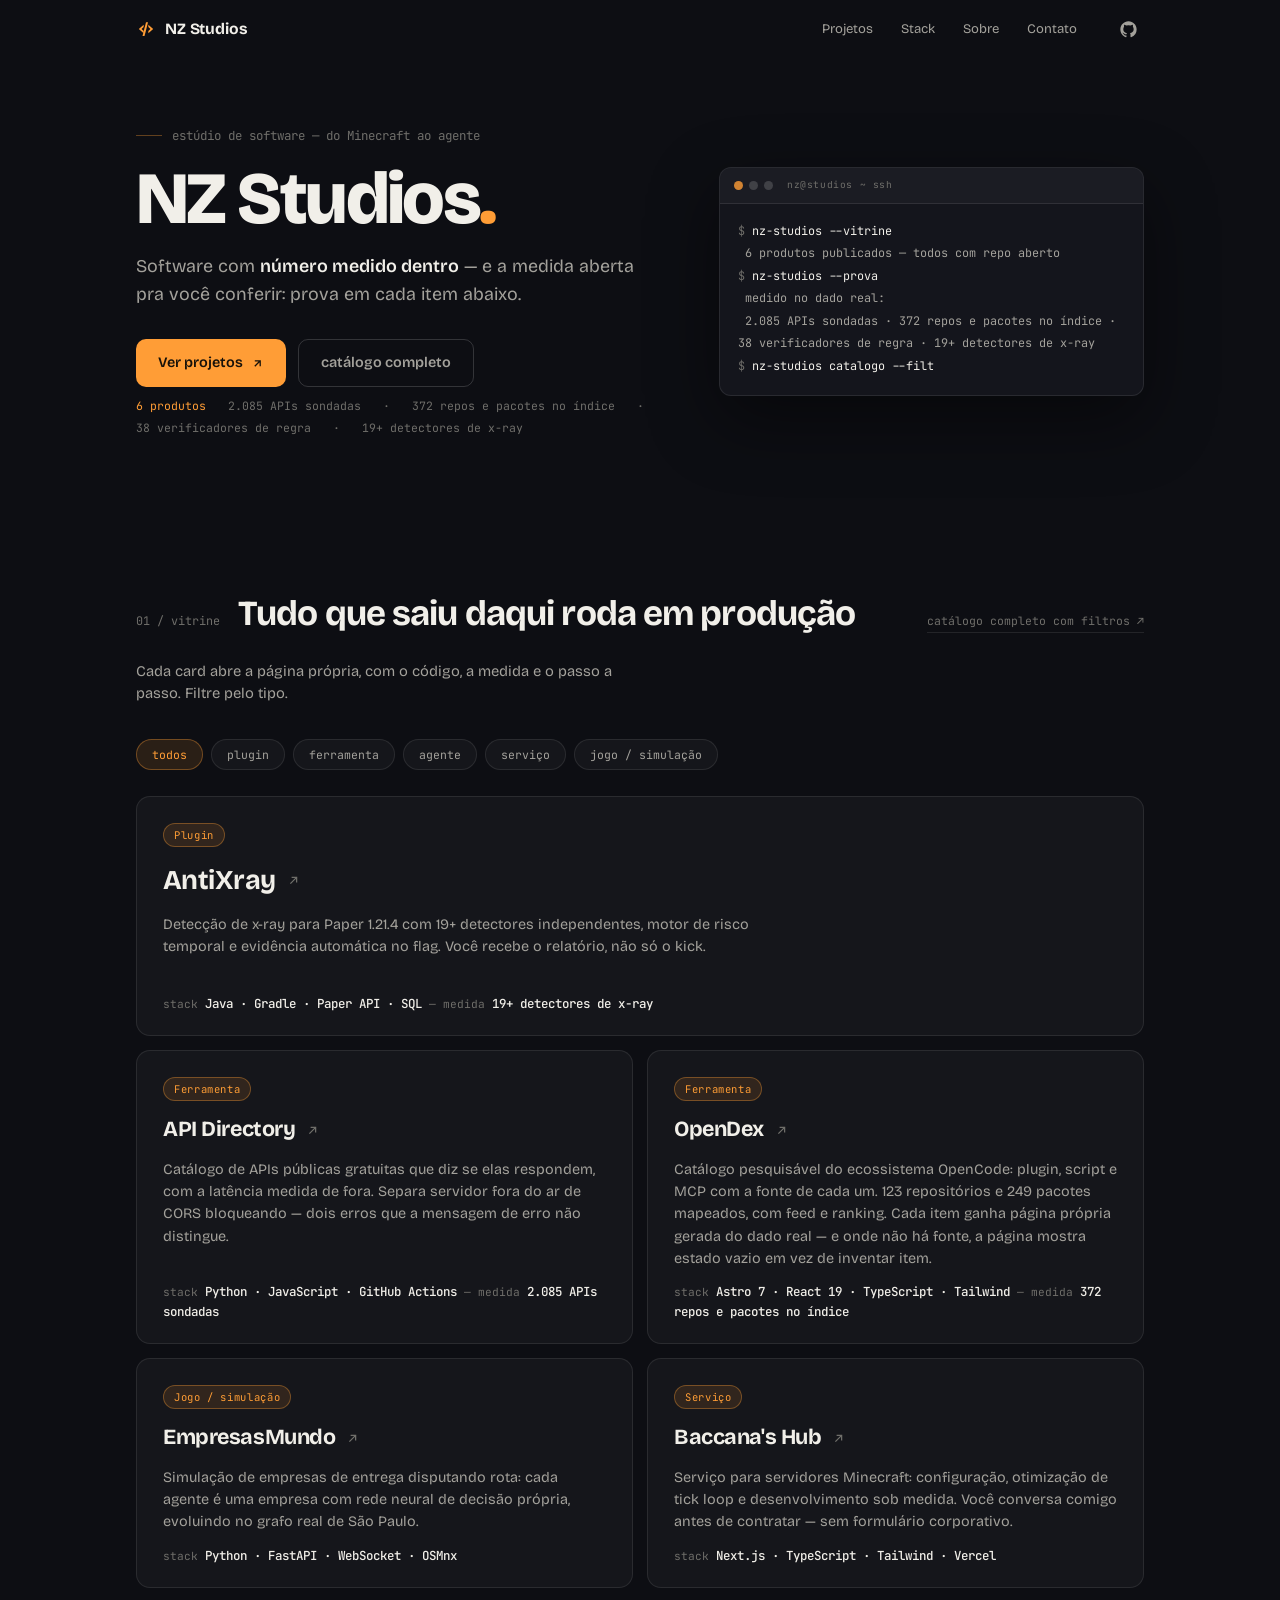
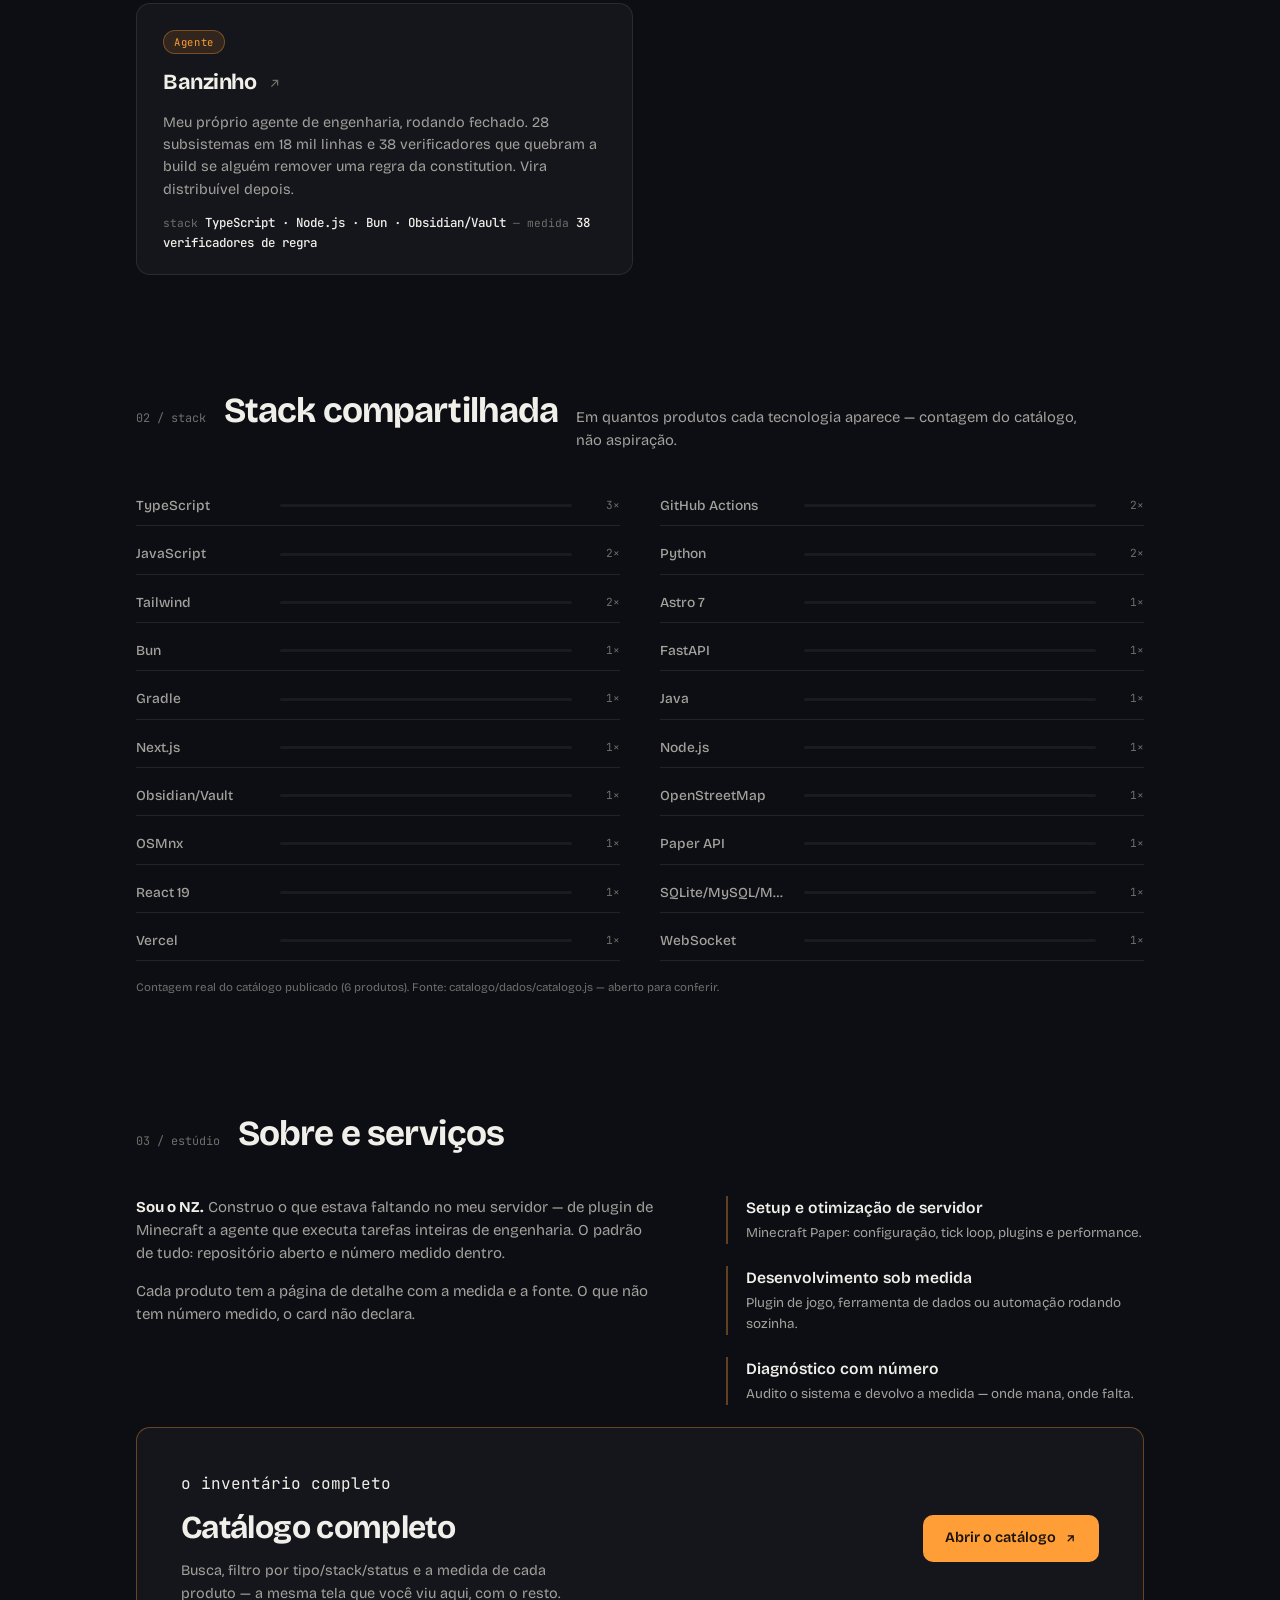
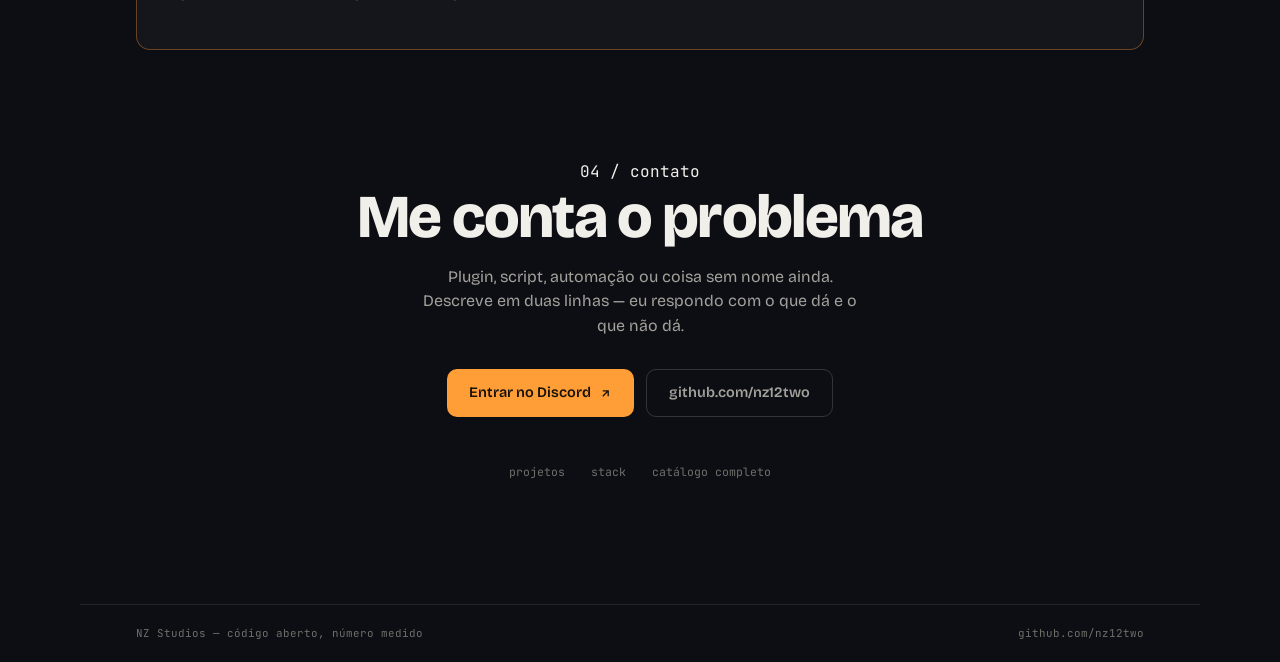
==== index.html @ f85fc491 "btn solo: fundo do acento com fallback hex (fonte invisivel sem oklch); css com ?v=3" ====
<!DOCTYPE html>
<html lang="pt-BR">
<head>
<meta charset="UTF-8">
<meta name="viewport" content="width=device-width, initial-scale=1.0">
<title>NZ Studios — software com número medido</title>
<meta name="description" content="Do plugin que vigia x-ray ao catálogo de 2.085 APIs: todo produto do NZ Studios tem código aberto, medida real e a página que outra pessoa repete. Você confere antes de instalar.">
<link rel="canonical" href="https://nz12two.github.io/portfolio/">
<!-- OG: o preview que circula em WhatsApp/Telegram. Mesma identidade, cara nova. -->
<meta property="og:type" content="website">
<meta property="og:site_name" content="NZ Studios">
<meta property="og:title" content="NZ Studios — software com número medido">
<meta property="og:description" content="Do plugin que vigia x-ray ao catálogo de 2.085 APIs. Código aberto, número medido, passo a passo repetível.">
<meta property="og:url" content="https://nz12two.github.io/portfolio/">
<meta property="og:image" content="https://nz12two.github.io/portfolio/assets/social-preview.png">
<meta property="og:image:width" content="1890">
<meta property="og:image:height" content="910">
<meta property="og:image:alt" content="NZ Studios — portfólio de software com código aberto e números medidos">
<meta name="twitter:card" content="summary_large_image">
<link rel="stylesheet" href="css/studio.css?v=3">
<link rel="icon" href="assets/brand/favicon-32.png" sizes="32x32" type="image/png">
<link rel="icon" href="assets/brand/favicon-16.png" sizes="16x16" type="image/png">
<link rel="apple-touch-icon" href="assets/brand/app-icon-512.png">
<link rel="preconnect" href="https://fonts.googleapis.com">
<link rel="preconnect" href="https://fonts.gstatic.com" crossorigin>
<link href="https://fonts.googleapis.com/css2?family=Bricolage+Grotesque:opsz,wght@12..96,300;12..96,400;12..96,500;12..96,600;12..96,700;12..96,800&family=JetBrains+Mono:wght@400;500&display=swap" rel="stylesheet">
</head>
<body>

<div class="progress" aria-hidden="true"><i id="progressFill"></i></div>

<header class="bar" id="bar">
  <div class="bar__in">
    <a href="#" class="brand" aria-label="NZ Studios — topo">
      <!-- mesmo marca do site antigo: continuidade de identidade -->
      <svg viewBox="0 0 512 512" aria-hidden="true"><g fill="currentColor"><polygon points="72,256 196,150 196,206 142,256 196,306 196,362"/><polygon points="440,256 316,150 316,206 370,256 316,306 316,362"/><polygon points="256,80 308,80 218,432 166,432"/></g></svg>
      NZ Studios
    </a>
    <nav>
      <a href="#projetos">Projetos</a>
      <a href="#stack">Stack</a>
      <a href="#sobre">Sobre</a>
      <a href="#contato">Contato</a>
    </nav>
    <a class="gh" href="https://github.com/nz12two" target="_blank" rel="noopener" aria-label="GitHub de nz12two">
      <svg width="17" height="17" viewBox="0 0 24 24" fill="currentColor" aria-hidden="true"><path d="M12 .5C5.65.5.5 5.65.5 12c0 5.08 3.29 9.39 7.86 10.91.58.11.79-.25.79-.56v-2c-3.2.7-3.87-1.54-3.87-1.54-.52-1.33-1.28-1.68-1.28-1.68-1.04-.71.08-.7.08-.7 1.15.08 1.76 1.18 1.76 1.18 1.03 1.75 2.69 1.25 3.34.95.1-.74.4-1.25.72-1.54-2.55-.29-5.23-1.28-5.23-5.68 0-1.26.45-2.28 1.18-3.09-.12-.29-.51-1.46.11-3.05 0 0 .96-.31 3.15 1.18a10.9 10.9 0 0 1 5.74 0c2.19-1.49 3.15-1.18 3.15-1.18.62 1.59.23 2.76.11 3.05.74.81 1.18 1.83 1.18 3.09 0 4.41-2.69 5.38-5.25 5.66.41.36.77 1.05.77 2.13v3.16c0 .31.21.68.8.56A11.52 11.52 0 0 0 23.5 12C23.5 5.65 18.35.5 12 .5Z"/></svg>
    </a>
  </div>
</header>

<main>
<section class="hero" id="hero">
  <div class="hero__txt">
    <p class="hero__ov ae mono"><i></i> estúdio de software — do Minecraft ao agente</p>
    <h1 class="ae">NZ Studios<span class="ponto">.</span></h1>
    <p class="hero__sub ae">Software com <b>número medido dentro</b> — e a medida aberta pra você conferir: prova em cada item abaixo.</p>
    <div class="hero__cta ae">
      <a class="btn btn--solo" href="#projetos">Ver projetos
        <svg width="13" height="13" viewBox="0 0 24 24" fill="none" stroke="currentColor" stroke-width="2.4" aria-hidden="true"><path d="M7 7h10v10M7 17 17 7"/></svg>
      </a>
      <a class="btn btn--fantasma" href="catalogo/index.html">catálogo completo</a>
    </div>
    <p class="prova-linha ae" id="provaLinha"></p>
  </div>
  <div class="term" id="term" aria-hidden="true">
    <div class="term__hd"><i></i><i></i><i></i><span class="mono">nz@studios ~ ssh</span></div>
    <div class="term__body" id="termBody"></div>
  </div>
</section>

<section class="sec" id="projetos">
  <div class="sec__top rv">
    <span class="n mono">01 / vitrine</span>
    <h2>Tudo que saiu daqui roda em produção</h2>
    <a class="mais" href="catalogo/index.html">catálogo completo com filtros ↗</a>
    <p>Cada card abre a página própria, com o código, a medida e o passo a passo. Filtre pelo tipo.</p>
  </div>
  <nav class="filtros rv" id="filtros" aria-label="Filtrar por tipo"></nav>
  <div class="grid-proj" id="grid">
    <p class="vazio">Carregando o catálogo… se ficar vazio, a fonte é <span class="mono">catalogo/dados/catalogo.js</span>.</p>
  </div>
</section>

<section class="sec" id="stack">
  <div class="sec__top rv">
    <span class="n mono">02 / stack</span>
    <h2>Stack compartilhada</h2>
    <p>Em quantos produtos cada tecnologia aparece — contagem do catálogo, não aspiração.</p>
  </div>
  <div class="stack rv" id="stackLista"></div>
</section>

<section class="sec" id="sobre">
  <div class="sec__top rv">
    <span class="n mono">03 / estúdio</span>
    <h2>Sobre e serviços</h2>
  </div>
  <div class="duo rv">
    <div>
      <p><b>Sou o NZ.</b> Construo o que estava faltando no meu servidor — de plugin de Minecraft a agente que executa tarefas inteiras de engenharia. O padrão de tudo: repositório aberto e número medido dentro.</p>
      <p>Cada produto tem a página de detalhe com a medida e a fonte. O que não tem número medido, o card não declara.</p>
    </div>
    <div>
      <div class="svc"><h4>Setup e otimização de servidor</h4><p>Minecraft Paper: configuração, tick loop, plugins e performance.</p></div>
      <div class="svc"><h4>Desenvolvimento sob medida</h4><p>Plugin de jogo, ferramenta de dados ou automação rodando sozinha.</p></div>
      <div class="svc"><h4>Diagnóstico com número</h4><p>Audito o sistema e devolvo a medida — onde mana, onde falta.</p></div>
    </div>
  </div>
</section>

<section class="sec" id="catalogo" style="padding-top:0">
  <div class="band rv">
    <div>
      <span class="n mono">o inventário completo</span>
      <h2>Catálogo completo</h2>
      <p>Busca, filtro por tipo/stack/status e a medida de cada produto — a mesma tela que você viu aqui, com o resto.</p>
    </div>
    <div class="band__cta">
      <a class="btn btn--solo" href="catalogo/index.html">Abrir o catálogo
        <svg width="13" height="13" viewBox="0 0 24 24" fill="none" stroke="currentColor" stroke-width="2.4" aria-hidden="true"><path d="M7 7h10v10M7 17 17 7"/></svg>
      </a>
    </div>
  </div>
</section>

<section class="sec final" id="contato">
  <div class="rv">
    <span class="n mono">04 / contato</span>
    <h2>Me conta o problema</h2>
    <p>Plugin, script, automação ou coisa sem nome ainda. Descreve em duas linhas — eu respondo com o que dá e o que não dá.</p>
    <div class="hero__cta">
      <!-- convite real do servidor NZ Studios, herdado da home antiga -->
      <a class="btn btn--solo" href="https://discord.gg/FwPq3hSmr" target="_blank" rel="noopener">Entrar no Discord
        <svg width="13" height="13" viewBox="0 0 24 24" fill="none" stroke="currentColor" stroke-width="2.4" aria-hidden="true"><path d="M7 7h10v10M7 17 17 7"/></svg>
      </a>
      <a class="btn btn--fantasma" href="https://github.com/nz12two" target="_blank" rel="noopener">github.com/nz12two</a>
    </div>
    <div class="links">
      <a href="#projetos">projetos</a>
      <a href="#stack">stack</a>
      <a href="catalogo/index.html">catálogo completo</a>
    </div>
  </div>
</section>
</main>

<footer>
  <span class="mono">NZ Studios — código aberto, número medido</span>
  <a class="mono" href="https://github.com/nz12two" target="_blank" rel="noopener">github.com/nz12two</a>
</footer>

<!-- O catálogo entra antes do script que o lê -->
<script src="catalogo/dados/catalogo.js" defer></script>
<script src="js/studio.js?v=3" defer></script>
</body>
</html>
---- css/studio.css ----
/* NZ Studios — stylesheet. Reforma do portfolio: one-page curto, vítrine
   lendo catalogo/dados/catalogo.js direto. O site antigo continua em
   catalogo/<slug>.html — os cartões da vitrine ligam neles. */

:root {
  color-scheme: dark;
  --bg: #0d0e13;
  --bg-2: #14151c;
  --panel: rgba(255,255,255,.035);
  --panel-2: rgba(255,255,255,.055);
  --line: rgba(255,255,255,.09);
  --line-hi: rgba(255,255,255,.16);
  --tx: #f1efe9;
  --tx-2: #a3a19b;
  --tx-3: #6f6e6a;
  /* acento herdado do site antigo — hex primeiro (fallback), oklch por cima
     (declaração que o navegador não entende é descartada: sem oklch, fica o hex) */
  --acc: #ff9d36;
  --acc-soft: rgba(255, 157, 54, 0.12);
  --acc-line: rgba(255, 157, 54, 0.35);
  --acc: oklch(0.78 0.16 62);
  --acc-soft: oklch(0.78 0.16 62 / 0.12);
  --acc-line: oklch(0.78 0.16 62 / 0.35);
  --r: 14px;
  --ease: cubic-bezier(0.4, 0, 0.2, 1);
  --gut: clamp(20px, 4.5vw, 56px);
}
* { margin: 0; padding: 0; box-sizing: border-box; }
html { scroll-behavior: smooth; }
body {
  background: var(--bg);
  color: var(--tx);
  font-family: "Bricolage Grotesque", system-ui, sans-serif;
  font-weight: 400;
  line-height: 1.55;
  overflow-x: hidden;
}
::selection { background: var(--acc-line); }
a { color: inherit; text-decoration: none; }
.mono { font-family: "JetBrains Mono", monospace; }

/* barra de progresso de leitura — a única coisa que se move com o scroll */
.progress { position: fixed; top: 0; left: 0; right: 0; height: 2px; z-index: 60; background: transparent; }
.progress i { display: block; height: 100%; width: 100%; background: var(--acc); transform: scaleX(0); transform-origin: left; }

/* badge de versão — some quando o site sobe de vez */
.beta {
  position: fixed; bottom: 14px; right: 14px; z-index: 50;
  font-size: 0.62rem; letter-spacing: 0.05em; color: var(--tx-3);
  border: 1px solid var(--line); border-radius: 999px;
  padding: 5px 11px; background: rgba(13,14,19,.8); backdrop-filter: blur(8px);
}

/* ===== barra de topo ===== */
.bar {
  position: fixed; top: 0; left: 0; right: 0; z-index: 40;
  border-bottom: 1px solid transparent;
  transition: background .4s var(--ease), border-color .4s var(--ease);
}
.bar.compacta { background: rgba(13,14,19,.75); backdrop-filter: blur(14px); border-color: var(--line); }
.bar__in {
  max-width: 1120px; margin: 0 auto; padding: 0 var(--gut);
  height: 58px; display: flex; align-items: center; gap: 24px;
}
.brand { display: flex; align-items: center; gap: 9px; font-weight: 700; font-size: 0.98rem; letter-spacing: -0.01em; }
.brand svg { width: 20px; height: 20px; color: var(--acc); }
.bar nav { margin-left: auto; display: flex; gap: 4px; }
.bar nav a {
  font-size: 0.82rem; color: var(--tx-2); padding: 7px 12px; border-radius: 8px;
  transition: color .2s, background .2s;
}
.bar nav a:hover { color: var(--tx); background: var(--panel-2); }
.bar .gh { color: var(--tx-2); display: flex; align-items: center; padding: 7px; border-radius: 8px; }
.bar .gh:hover { color: var(--tx); background: var(--panel-2); }

/* ===== hero ===== */
.hero {
  max-width: 1120px; margin: 0 auto;
  padding: clamp(96px, 14vh, 140px) var(--gut) 40px;
  display: grid; grid-template-columns: 1.1fr 0.9fr;
  gap: clamp(28px, 5vw, 64px); align-items: center;
}
.hero__ov { font-size: 0.78rem; color: var(--tx-3); margin-bottom: 18px; display: flex; align-items: center; gap: 10px; }
.hero__ov i { display: inline-block; width: 26px; height: 1px; background: var(--acc-line); }
.hero h1 {
  font-size: clamp(2.6rem, 7.2vw, 4.6rem);
  font-weight: 800; letter-spacing: -0.035em; line-height: 0.98;
}
.hero h1 .ponto { color: var(--acc); }
.hero__sub { margin-top: 18px; max-width: 560px; font-size: clamp(0.98rem, 1.5vw, 1.12rem); color: var(--tx-2); }
.hero__sub b { color: var(--tx); font-weight: 600; }
.hero__cta { margin-top: 30px; display: flex; gap: 12px; flex-wrap: wrap; }

/* terminal do hero — o momento de load é o terminal digitando */
.term {
  background: var(--bg-2); border: 1px solid var(--line); border-radius: 12px;
  overflow: hidden; max-width: 470px; width: 100%; justify-self: end;
  font-family: "JetBrains Mono", monospace; font-size: 0.74rem;
  box-shadow: 0 24px 70px rgba(0,0,0,.45);
}
.term__hd {
  display: flex; gap: 6px; padding: 10px 14px; align-items: center;
  border-bottom: 1px solid var(--line); background: rgba(255,255,255,.03);
}
.term__hd i { width: 9px; height: 9px; border-radius: 50%; background: var(--line-hi); }
.term__hd i:first-child { background: var(--acc); opacity: .8; }
.term__hd span { margin-left: 8px; font-size: 0.6rem; color: var(--tx-3); letter-spacing: 0.06em; }
.term__body { padding: 16px 18px 18px; line-height: 1.9; white-space: pre-wrap; }
.term .cm { color: var(--tx); }
.term .cm::before { content: "$ "; color: var(--tx-3); }
.term .out { color: var(--tx-2); }
.term .hl { color: var(--acc); }
.term .caret::after { content: "▌"; color: var(--acc); animation: pisca 1.05s steps(1) infinite; }
@keyframes pisca { 50% { opacity: 0; } }
@media (prefers-reduced-motion: reduce) { .term .caret::after { animation: none; } }

/* linha única de provas */
.prova-linha {
  grid-column: 1; margin-top: 10px; display: flex; gap: 4px 22px; flex-wrap: wrap;
  font-family: "JetBrains Mono", monospace; font-size: 0.72rem; color: var(--tx-3);
}
.prova-linha b { color: var(--tx); font-weight: 500; font-variant-numeric: tabular-nums; }
.prova-linha i { font-style: normal; color: var(--tx-3); }
.prova-linha em { font-style: normal; color: var(--acc); }

/* ===== seções ===== */
.btn {
  display: inline-flex; align-items: center; gap: 8px;
  font-size: 0.9rem; font-weight: 600; padding: 12px 22px; border-radius: 10px;
  transition: transform .25s var(--ease), background .25s, border-color .25s;
}
.btn:active { transform: translateY(1px) scale(0.99); }
.btn--solo { background: var(--acc); color: #17120a; }
.btn--solo:hover { transform: translateY(-2px); background: #ffaa46; }
.btn--fantasma { border: 1px solid var(--line-hi); color: var(--tx-2); }
.btn--fantasma:hover { border-color: var(--acc-line); color: var(--tx); transform: translateY(-2px); }
/* montagem do hero: um momento orquestrado no load */
.ae { opacity: 0; transform: translateY(18px); }
.aberto .ae { animation: sobe .55s var(--ease) forwards; }
.aberto .hero__ov { animation-delay: .05s; }
.aberto h1 { animation-delay: .12s; }
.aberto .hero__sub { animation-delay: .24s; }
.aberto .hero__cta { animation-delay: .34s; }
.aberto .prova-linha { animation-delay: .44s; }
.aberto .term { animation: sobe .6s var(--ease) .3s backwards; }
@keyframes sobe { to { opacity: 1; transform: none; } }

/* ===== seções ===== */
.sec { max-width: 1120px; margin: 0 auto; padding: clamp(64px, 10vw, 110px) var(--gut) 0; }
.sec__top { display: flex; align-items: baseline; gap: 18px; margin-bottom: 34px; flex-wrap: wrap; }
.sec__top h2 { font-size: clamp(1.5rem, 3.4vw, 2.2rem); font-weight: 700; letter-spacing: -0.025em; }
.sec__top .n { font-size: 0.74rem; color: var(--tx-3); }
.sec__top p { width: 100%; max-width: 520px; font-size: 0.92rem; color: var(--tx-2); }
.sec__top .mais {
  margin-left: auto; font-family: "JetBrains Mono", monospace; font-size: 0.72rem;
  color: var(--tx-3); border-bottom: 1px solid var(--line); padding-bottom: 2px;
  transition: color .2s, border-color .2s; white-space: nowrap;
}
.sec__top .mais:hover { color: var(--acc); border-color: var(--acc-line); }

/* ===== vitrine ===== */
.filtros { display: flex; gap: 8px; flex-wrap: wrap; margin-bottom: 26px; }
.filtro {
  font-family: "JetBrains Mono", monospace; font-size: 0.72rem;
  color: var(--tx-2); background: var(--panel); border: 1px solid var(--line);
  border-radius: 999px; padding: 7px 15px; cursor: pointer;
  transition: all .25s var(--ease);
}
.filtro:hover { border-color: var(--line-hi); color: var(--tx); }
.filtro.on { background: var(--acc-soft); border-color: var(--acc-line); color: var(--acc); }
.grid-proj { display: grid; grid-template-columns: repeat(2, 1fr); gap: 14px; perspective: 900px; }
.proj {
  --rx: 0deg; --ry: 0deg;
  position: relative; overflow: hidden;
  background: var(--panel); border: 1px solid var(--line); border-radius: var(--r);
  padding: 26px 26px 22px;
  display: flex; flex-direction: column; gap: 12px; min-height: 210px;
  transform: rotateX(var(--rx)) rotateY(var(--ry));
  transition: transform .35s var(--ease), border-color .3s, background .3s, opacity .3s;
  animation: aparece .45s var(--ease) backwards;
  will-change: transform;
}
.proj:hover { border-color: var(--acc-line); background: var(--panel-2); }
.proj::after {
  content: ""; position: absolute; inset: 0; pointer-events: none; opacity: 0;
  background: radial-gradient(300px circle at var(--px,50%) var(--py,50%), rgba(255,255,255,.05), transparent 70%);
  transition: opacity .3s;
}
.proj:hover::after { opacity: 1; }
.proj--destaque { grid-column: span 2; min-height: 240px; }
.proj__tipo {
  font-family: "JetBrains Mono", monospace; font-size: 0.66rem; letter-spacing: 0.06em;
  color: var(--acc); width: fit-content;
  border: 1px solid var(--acc-line); background: var(--acc-soft);
  border-radius: 999px; padding: 3px 10px;
}
.proj h3 { font-size: 1.35rem; font-weight: 700; letter-spacing: -0.02em; display: flex; align-items: center; gap: 10px; }
.proj--destaque h3 { font-size: 1.7rem; }
.proj h3 svg { width: 15px; height: 15px; color: var(--tx-3); transition: transform .25s, color .25s; }
.proj:hover h3 svg { color: var(--acc); transform: translate(2px, -2px); }
.proj p { font-size: 0.9rem; color: var(--tx-2); max-width: 540px; }
.proj--destaque p { max-width: 640px; }
.proj__p { margin-top: auto; font-family: "JetBrains Mono", monospace; font-size: 0.7rem; color: var(--tx-3); }
.proj__p b { color: var(--tx); font-weight: 500; font-size: 0.78rem; }
.vazio { color: var(--tx-3); font-size: 0.88rem; padding: 30px 0; }

/* ===== stack ===== */
.stack { display: grid; grid-template-columns: 1fr 1fr; gap: 8px 40px; }
.stk {
  display: grid; grid-template-columns: 130px 1fr 34px; align-items: center; gap: 14px;
  padding: 9px 0; border-bottom: 1px solid var(--line); font-size: 0.86rem;
}
.stk b { font-weight: 500; color: var(--tx-2); white-space: nowrap; overflow: hidden; text-overflow: ellipsis; }
.stk .barra { height: 3px; border-radius: 2px; background: var(--panel-2); position: relative; overflow: hidden; }
.stk .barra i {
  position: absolute; inset: 0 auto 0 0; border-radius: 2px; background: var(--acc);
  transform: scaleX(var(--v, 1)); transform-origin: left; transition: transform 1s var(--ease);
}
.stk .n { font-family: "JetBrains Mono", monospace; font-size: 0.7rem; color: var(--tx-3); text-align: right; }
.stk__nota { grid-column: 1 / -1; font-size: 0.72rem; color: var(--tx-3); margin-top: 10px; }

/* ===== sobre ===== */
.duo { display: grid; grid-template-columns: 1.3fr 1fr; gap: 46px; }
.duo p { font-size: 0.94rem; color: var(--tx-2); margin-bottom: 14px; max-width: 520px; }
.duo p b { color: var(--tx); }
.svc { border-left: 2px solid var(--acc-line); padding-left: 18px; margin-bottom: 22px; }
.svc h4 { font-size: 0.98rem; font-weight: 600; margin-bottom: 3px; }
.svc p { font-size: 0.84rem; margin: 0; color: var(--tx-2); }

/* ===== contato ===== */
.final { text-align: center; padding-bottom: clamp(70px, 10vw, 120px); }
.final h2 {
  font-size: clamp(2.1rem, 6vw, 3.8rem); font-weight: 800; letter-spacing: -0.03em;
  max-width: 720px; margin: 0 auto 16px; line-height: 1.05;
}
.final p { color: var(--tx-2); max-width: 440px; margin: 0 auto 30px; }
.final .hero__cta { justify-content: center; }
.links { margin-top: 46px; display: flex; justify-content: center; gap: 26px; flex-wrap: wrap; }
.links a {
  font-family: "JetBrains Mono", monospace; font-size: 0.72rem; color: var(--tx-3);
  border-bottom: 1px solid transparent; padding-bottom: 2px; transition: color .2s, border-color .2s;
}
.links a:hover { color: var(--acc); border-color: var(--acc-line); }

/* faixa do catálogo na home — o link não fica escondido no "mais" */
.band {
  display: grid; grid-template-columns: 1.4fr 1fr; gap: 30px; align-items: center;
  background: var(--panel); border: 1px solid var(--acc-line); border-radius: var(--r);
  padding: clamp(24px, 4vw, 44px);
}
.band h2 { font-size: clamp(1.4rem, 3vw, 2rem); font-weight: 700; letter-spacing: -0.02em; margin: 6px 0 8px; }
.band p { color: var(--tx-2); font-size: 0.9rem; max-width: 420px; }
.band__cta { display: flex; justify-content: flex-end; }
@media (max-width: 820px) {
  .band { grid-template-columns: 1fr; }
  .band__cta { justify-content: flex-start; }
}

/* reveal no scroll — só o cabeçalho de seção, um por vez */
.rv { opacity: 0; transform: translateY(26px); transition: opacity .6s var(--ease), transform .6s var(--ease); }
.rv.on { opacity: 1; transform: none; }

footer {
  border-top: 1px solid var(--line);
  padding: 20px var(--gut); max-width: 1120px; margin: 0 auto;
  display: flex; justify-content: space-between; gap: 12px; flex-wrap: wrap;
  font-family: "JetBrains Mono", monospace; font-size: 0.68rem; color: var(--tx-3);
}
footer a:hover { color: var(--acc); }

/* ===== responsivo ===== */
@media (max-width: 820px) {
  .grid-proj, .duo, .stack { grid-template-columns: 1fr; }
  .proj--destaque { grid-column: span 1; }
  .bar nav { display: none; }
  .hero { grid-template-columns: 1fr; gap: 34px; }
  .term { justify-self: stretch; max-width: none; }
}
@media (prefers-reduced-motion: reduce) {
  * { animation: none !important; transition: none !important; }
  .ae, .rv { opacity: 1; transform: none; }
  html { scroll-behavior: auto; }
}
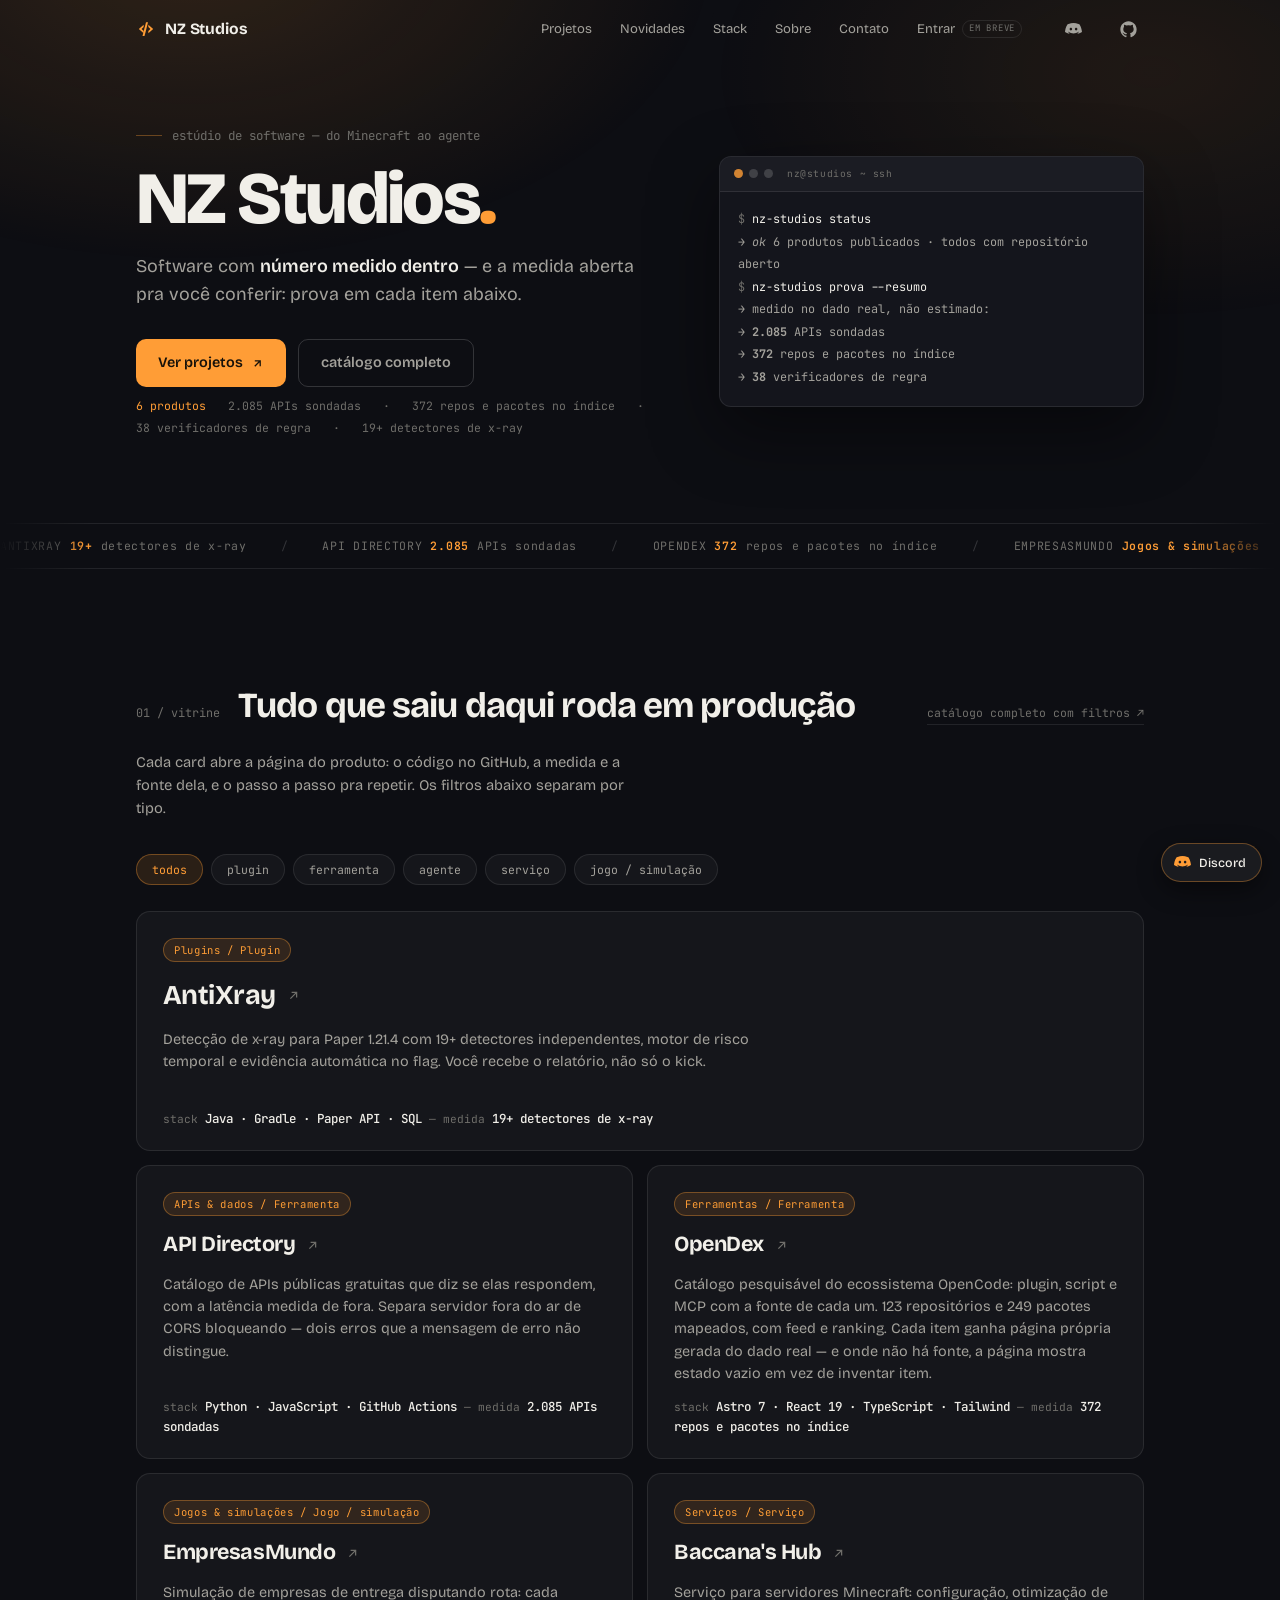
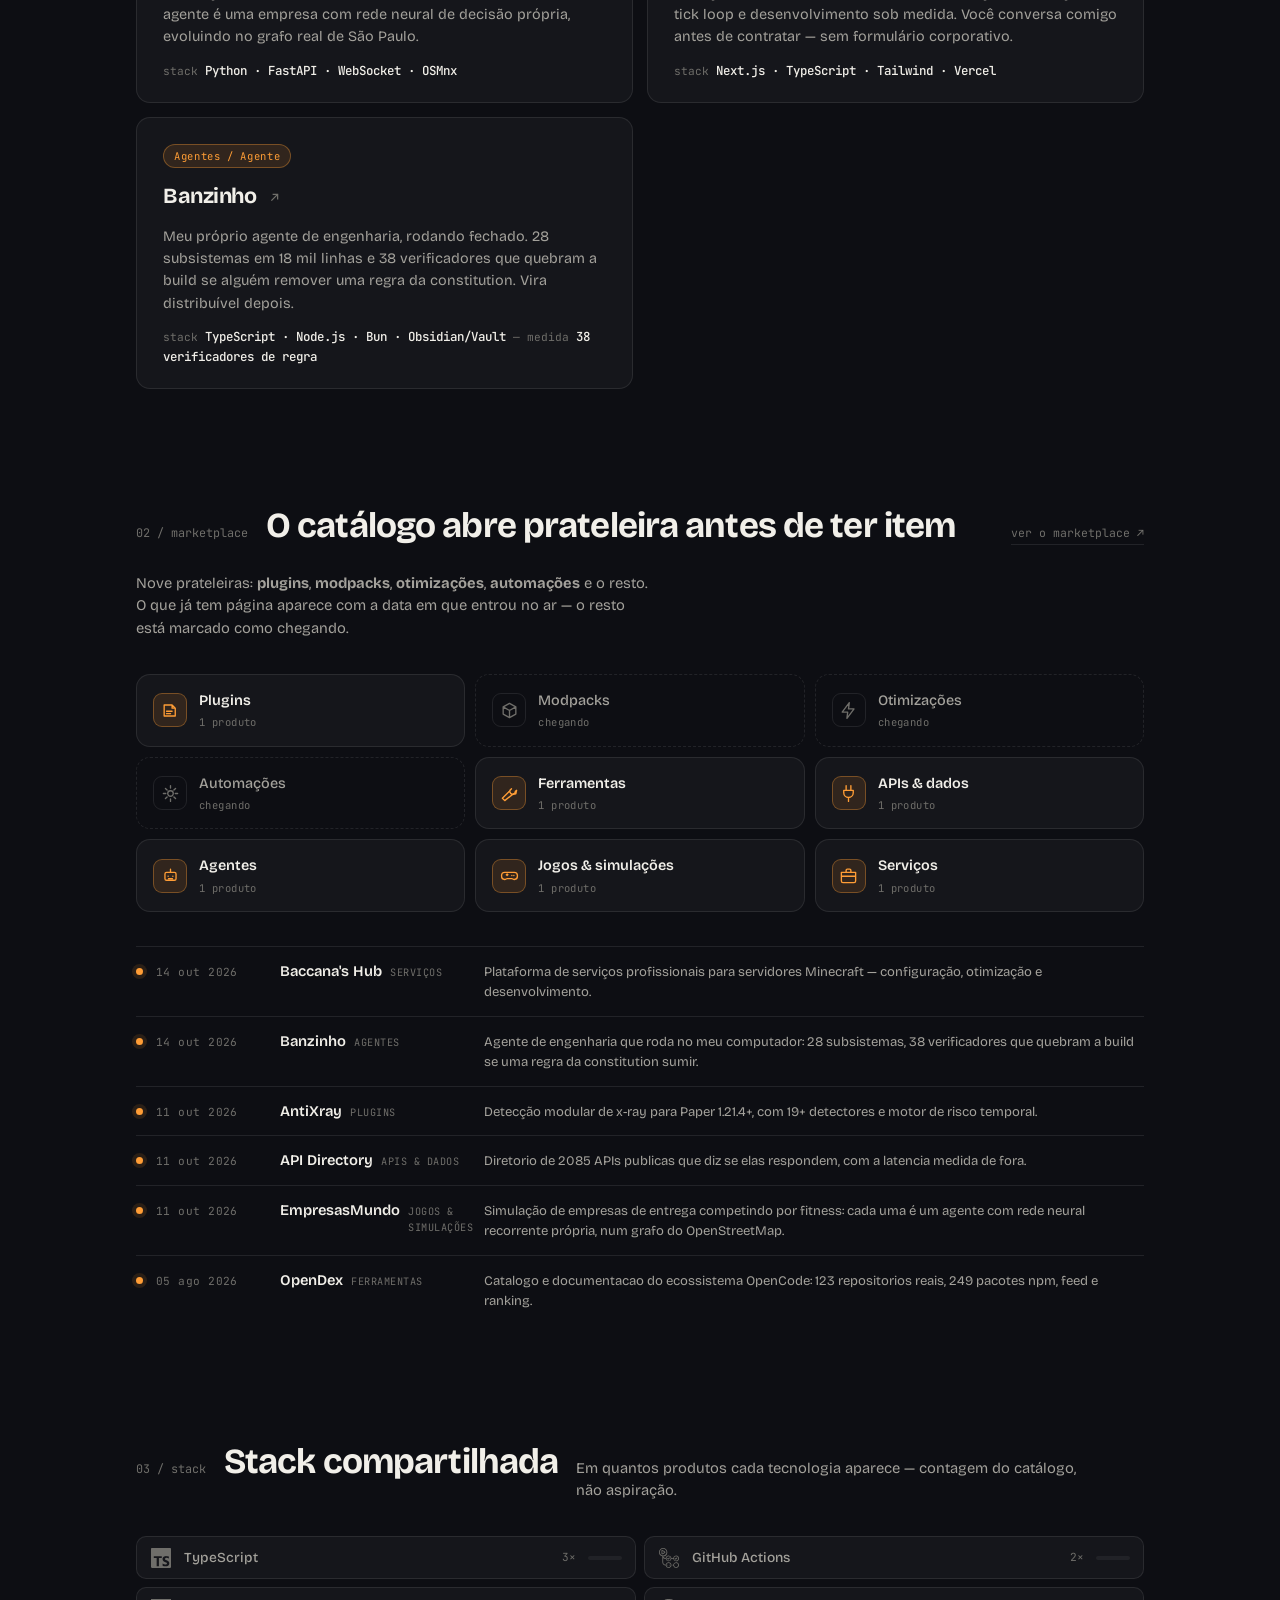
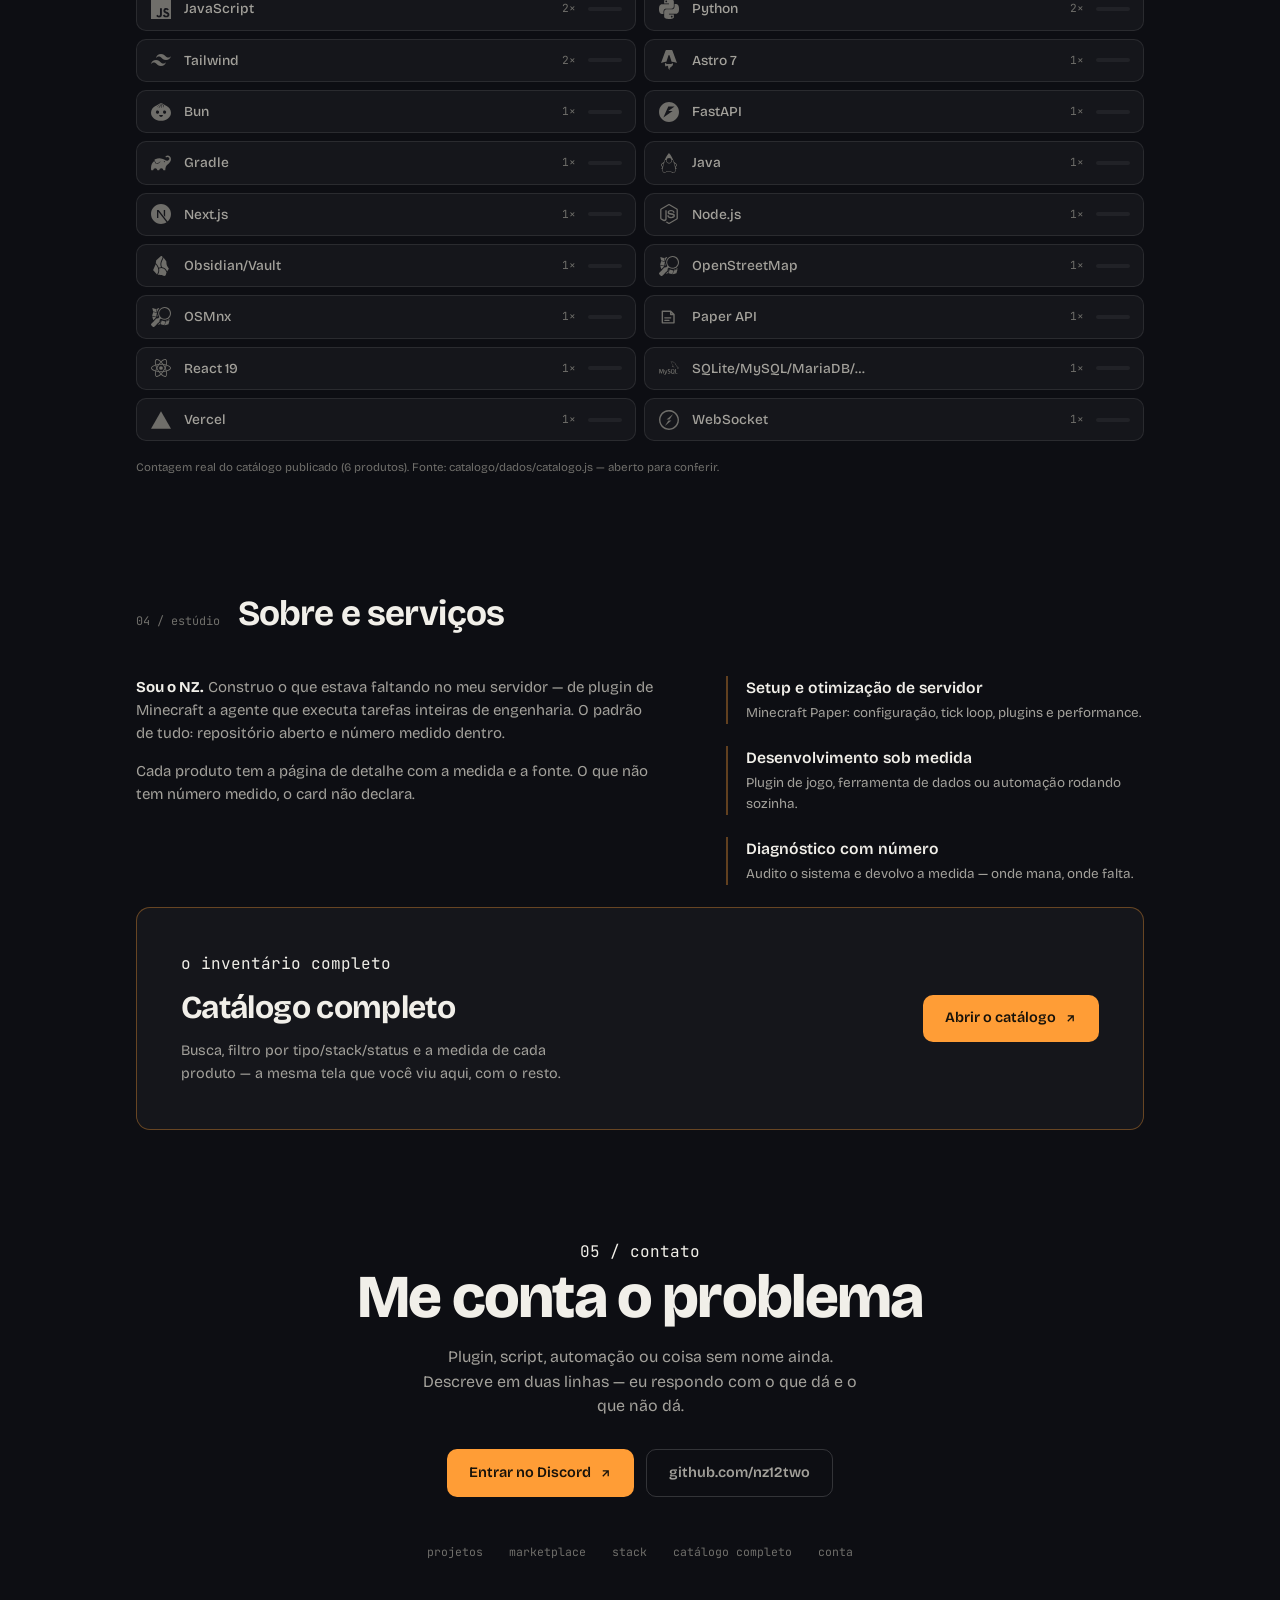
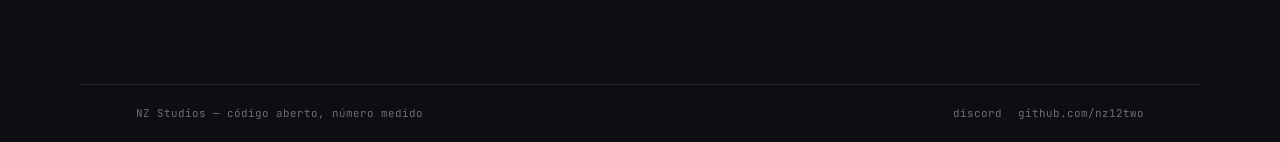
==== commit 2b223d18: "nz studios: marketplace, motion, icones, login desligado, discord ZNchMjhZQK" ====
--- a/index.html
+++ b/index.html
@@ -17,7 +17,7 @@
 <meta property="og:image:height" content="910">
 <meta property="og:image:alt" content="NZ Studios — portfólio de software com código aberto e números medidos">
 <meta name="twitter:card" content="summary_large_image">
-<link rel="stylesheet" href="css/studio.css?v=3">
+<link rel="stylesheet" href="css/studio.css?v=4">
 <link rel="icon" href="assets/brand/favicon-32.png" sizes="32x32" type="image/png">
 <link rel="icon" href="assets/brand/favicon-16.png" sizes="16x16" type="image/png">
 <link rel="apple-touch-icon" href="assets/brand/app-icon-512.png">
@@ -38,10 +38,15 @@
     </a>
     <nav>
       <a href="#projetos">Projetos</a>
+      <a href="#novidades">Novidades</a>
       <a href="#stack">Stack</a>
       <a href="#sobre">Sobre</a>
       <a href="#contato">Contato</a>
+      <a href="conta.html" class="nav-entrar">Entrar<i class="breve mono">em breve</i></a>
     </nav>
+    <a class="gh" href="https://discord.gg/ZNchMjhZQK" target="_blank" rel="noopener" aria-label="Discord do NZ Studios">
+      <svg width="17" height="17" viewBox="0 0 24 24" fill="currentColor" aria-hidden="true"><path d="M20.3 4.5A19 19 0 0 0 15.6 3l-.3.7a17.6 17.6 0 0 1 4.2 1.3 15.7 15.7 0 0 0-15 0A17.6 17.6 0 0 1 8.7 3.7L8.4 3a19 19 0 0 0-4.7 1.5C1 8.3.3 12 0 15.6A19 19 0 0 0 5.7 18l.7-1.2c-.8-.3-1.6-.7-2.3-1.2l.6-.4a13.6 13.6 0 0 0 14.6 0l.6.4c-.7.5-1.5.9-2.3 1.2l.7 1.2a19 19 0 0 0 5.7-2.4c-.4-4.3-1.5-7.9-3.7-11.1zM8.3 13.4c-1 0-1.8-.9-1.8-2s.8-2 1.8-2 1.8.9 1.8 2-.8 2-1.8 2zm7.4 0c-1 0-1.8-.9-1.8-2s.8-2 1.8-2 1.8.9 1.8 2-.8 2-1.8 2z"/></svg>
+    </a>
     <a class="gh" href="https://github.com/nz12two" target="_blank" rel="noopener" aria-label="GitHub de nz12two">
       <svg width="17" height="17" viewBox="0 0 24 24" fill="currentColor" aria-hidden="true"><path d="M12 .5C5.65.5.5 5.65.5 12c0 5.08 3.29 9.39 7.86 10.91.58.11.79-.25.79-.56v-2c-3.2.7-3.87-1.54-3.87-1.54-.52-1.33-1.28-1.68-1.28-1.68-1.04-.71.08-.7.08-.7 1.15.08 1.76 1.18 1.76 1.18 1.03 1.75 2.69 1.25 3.34.95.1-.74.4-1.25.72-1.54-2.55-.29-5.23-1.28-5.23-5.68 0-1.26.45-2.28 1.18-3.09-.12-.29-.51-1.46.11-3.05 0 0 .96-.31 3.15 1.18a10.9 10.9 0 0 1 5.74 0c2.19-1.49 3.15-1.18 3.15-1.18.62 1.59.23 2.76.11 3.05.74.81 1.18 1.83 1.18 3.09 0 4.41-2.69 5.38-5.25 5.66.41.36.77 1.05.77 2.13v3.16c0 .31.21.68.8.56A11.52 11.52 0 0 0 23.5 12C23.5 5.65 18.35.5 12 .5Z"/></svg>
     </a>
@@ -68,12 +73,14 @@
   </div>
 </section>
 
+<div class="marquee" aria-hidden="true"><div class="marquee__in" id="marquee"></div></div>
+
 <section class="sec" id="projetos">
   <div class="sec__top rv">
     <span class="n mono">01 / vitrine</span>
     <h2>Tudo que saiu daqui roda em produção</h2>
     <a class="mais" href="catalogo/index.html">catálogo completo com filtros ↗</a>
-    <p>Cada card abre a página própria, com o código, a medida e o passo a passo. Filtre pelo tipo.</p>
+    <p>Cada card abre a página do produto: o código no GitHub, a medida e a fonte dela, e o passo a passo pra repetir. Os filtros abaixo separam por tipo.</p>
   </div>
   <nav class="filtros rv" id="filtros" aria-label="Filtrar por tipo"></nav>
   <div class="grid-proj" id="grid">
@@ -81,9 +88,20 @@
   </div>
 </section>
 
+<section class="sec" id="novidades">
+  <div class="sec__top rv">
+    <span class="n mono">02 / marketplace</span>
+    <h2>O catálogo abre prateleira antes de ter item</h2>
+    <a class="mais" href="catalogo/index.html">ver o marketplace ↗</a>
+    <p>Nove prateleiras: <b>plugins</b>, <b>modpacks</b>, <b>otimizações</b>, <b>automações</b> e o resto. O que já tem página aparece com a data em que entrou no ar — o resto está marcado como chegando.</p>
+  </div>
+  <nav class="prateleiras rv" id="prateleiras" aria-label="Categorias do marketplace"></nav>
+  <ol class="linha-tempo rv" id="linhaTempo" aria-label="Produtos por ordem de entrada"></ol>
+</section>
+
 <section class="sec" id="stack">
   <div class="sec__top rv">
-    <span class="n mono">02 / stack</span>
+    <span class="n mono">03 / stack</span>
     <h2>Stack compartilhada</h2>
     <p>Em quantos produtos cada tecnologia aparece — contagem do catálogo, não aspiração.</p>
   </div>
@@ -92,7 +110,7 @@
 
 <section class="sec" id="sobre">
   <div class="sec__top rv">
-    <span class="n mono">03 / estúdio</span>
+    <span class="n mono">04 / estúdio</span>
     <h2>Sobre e serviços</h2>
   </div>
   <div class="duo rv">
@@ -125,20 +143,22 @@
 
 <section class="sec final" id="contato">
   <div class="rv">
-    <span class="n mono">04 / contato</span>
+    <span class="n mono">05 / contato</span>
     <h2>Me conta o problema</h2>
     <p>Plugin, script, automação ou coisa sem nome ainda. Descreve em duas linhas — eu respondo com o que dá e o que não dá.</p>
     <div class="hero__cta">
-      <!-- convite real do servidor NZ Studios, herdado da home antiga -->
-      <a class="btn btn--solo" href="https://discord.gg/FwPq3hSmr" target="_blank" rel="noopener">Entrar no Discord
+      <!-- convite do servidor NZ Studios -->
+      <a class="btn btn--solo" href="https://discord.gg/ZNchMjhZQK" target="_blank" rel="noopener">Entrar no Discord
         <svg width="13" height="13" viewBox="0 0 24 24" fill="none" stroke="currentColor" stroke-width="2.4" aria-hidden="true"><path d="M7 7h10v10M7 17 17 7"/></svg>
       </a>
       <a class="btn btn--fantasma" href="https://github.com/nz12two" target="_blank" rel="noopener">github.com/nz12two</a>
     </div>
     <div class="links">
       <a href="#projetos">projetos</a>
+      <a href="#novidades">marketplace</a>
       <a href="#stack">stack</a>
       <a href="catalogo/index.html">catálogo completo</a>
+      <a href="conta.html">conta</a>
     </div>
   </div>
 </section>
@@ -146,11 +166,20 @@
 
 <footer>
   <span class="mono">NZ Studios — código aberto, número medido</span>
-  <a class="mono" href="https://github.com/nz12two" target="_blank" rel="noopener">github.com/nz12two</a>
+  <span class="foot-links">
+    <a class="mono" href="https://discord.gg/ZNchMjhZQK" target="_blank" rel="noopener">discord</a>
+    <a class="mono" href="https://github.com/nz12two" target="_blank" rel="noopener">github.com/nz12two</a>
+  </span>
 </footer>
+
+<a class="disc" href="https://discord.gg/ZNchMjhZQK" target="_blank" rel="noopener" aria-label="Entrar no Discord do NZ Studios">
+  <svg viewBox="0 0 24 24" fill="currentColor" aria-hidden="true"><path d="M20.3 4.5A19 19 0 0 0 15.6 3l-.3.7a17.6 17.6 0 0 1 4.2 1.3 15.7 15.7 0 0 0-15 0A17.6 17.6 0 0 1 8.7 3.7L8.4 3a19 19 0 0 0-4.7 1.5C1 8.3.3 12 0 15.6A19 19 0 0 0 5.7 18l.7-1.2c-.8-.3-1.6-.7-2.3-1.2l.6-.4a13.6 13.6 0 0 0 14.6 0l.6.4c-.7.5-1.5.9-2.3 1.2l.7 1.2a19 19 0 0 0 5.7-2.4c-.4-4.3-1.5-7.9-3.7-11.1zM8.3 13.4c-1 0-1.8-.9-1.8-2s.8-2 1.8-2 1.8.9 1.8 2-.8 2-1.8 2zm7.4 0c-1 0-1.8-.9-1.8-2s.8-2 1.8-2 1.8.9 1.8 2-.8 2-1.8 2z"/></svg>
+  <span>Discord</span>
+</a>
 
 <!-- O catálogo entra antes do script que o lê -->
 <script src="catalogo/dados/catalogo.js" defer></script>
-<script src="js/studio.js?v=3" defer></script>
+<script src="js/icones.js?v=4" defer></script>
+<script src="js/studio.js?v=4" defer></script>
 </body>
 </html>
--- a/css/studio.css
+++ b/css/studio.css
@@ -268,6 +268,125 @@
 }
 footer a:hover { color: var(--acc); }
 
+/* ===== movimento ==============================================
+   O site é estático por natureza; o movimento aqui só marca hierarquia:
+   nada pisca, nada roda em loop rápido, nada compete com a leitura. */
+
+/* aurora de fundo: uma cor só, muito diluída, presa atrás do conteúdo */
+body::before {
+  content: "";
+  position: fixed; inset: 0; z-index: -1; pointer-events: none;
+  background:
+    radial-gradient(60vw 50vh at 15% -5%, color-mix(in srgb, var(--acc) 16%, transparent), transparent 70%),
+    radial-gradient(50vw 40vh at 90% 8%, color-mix(in srgb, var(--acc) 9%, transparent), transparent 72%);
+  opacity: .9;
+}
+
+/* reveal escalonado: um passo por irmão, na ordem em que aparecem */
+.rv { transition-delay: calc(var(--d, 0) * 90ms); }
+.proj { animation-delay: calc(var(--i, 0) * 70ms); }
+.proj.vivo { animation: none; }
+
+/* faixa que corre — o resumo de tudo que existe, em uma linha */
+.marquee {
+  overflow: hidden; margin-top: 46px; padding: 13px 0;
+  border-top: 1px solid var(--line); border-bottom: 1px solid var(--line);
+  mask-image: linear-gradient(90deg, transparent, #000 7%, #000 93%, transparent);
+  -webkit-mask-image: linear-gradient(90deg, transparent, #000 7%, #000 93%, transparent);
+}
+.marquee__in {
+  display: flex; width: max-content; gap: 34px;
+  animation: correr 46s linear infinite;
+}
+.marquee:hover .marquee__in { animation-play-state: paused; }
+.marquee span {
+  font-family: "JetBrains Mono", monospace; font-size: 0.72rem; letter-spacing: .06em;
+  color: var(--tx-3); white-space: nowrap; display: inline-flex; align-items: center; gap: 8px;
+}
+.marquee span b { color: var(--acc); font-weight: 600; }
+.marquee span::after { content: "/"; color: var(--line-hi); margin-left: 26px; }
+@keyframes correr { to { transform: translateX(-50%); } }
+
+/* prateleiras do marketplace: a categoria existe antes do item */
+.prateleiras {
+  display: grid; grid-template-columns: repeat(3, 1fr); gap: 10px;
+}
+.prateleira {
+  display: flex; align-items: center; gap: 12px;
+  background: var(--panel); border: 1px solid var(--line); border-radius: var(--r);
+  padding: 15px 16px; transition: transform .3s var(--ease), border-color .3s, background .3s;
+  animation: aparece .5s var(--ease) backwards;
+  animation-delay: calc(var(--i, 0) * 55ms);
+}
+.prateleira:hover { transform: translateY(-2px); border-color: var(--acc-line); background: var(--panel-2); }
+.prateleira__ic {
+  display: grid; place-items: center; flex: none;
+  width: 34px; height: 34px; border-radius: 9px;
+  background: var(--acc-soft); color: var(--acc); border: 1px solid var(--acc-line);
+}
+.prateleira__txt { display: flex; flex-direction: column; gap: 2px; min-width: 0; }
+.prateleira__txt b { font-size: 0.9rem; font-weight: 600; }
+.prateleira__txt .mono { font-size: 0.66rem; color: var(--tx-3); letter-spacing: .04em; }
+.prateleira--vazio { border-style: dashed; background: transparent; }
+.prateleira--vazio .prateleira__ic { background: transparent; border-color: var(--line); color: var(--tx-3); }
+.prateleira--vazio .prateleira__txt b { color: var(--tx-2); font-weight: 500; }
+
+/* linha do tempo: quando cada produto entrou no ar */
+.linha-tempo { list-style: none; margin-top: 34px; display: grid; gap: 0; }
+.linha-tempo li {
+  display: grid; grid-template-columns: 110px 190px 1fr; gap: 14px; align-items: baseline;
+  padding: 13px 0 13px 20px; border-top: 1px solid var(--line); position: relative;
+  animation: aparece .5s var(--ease) backwards;
+  animation-delay: calc(var(--i, 0) * 55ms);
+}
+.linha-tempo li::before {
+  content: ""; position: absolute; left: 0; top: 21px;
+  width: 7px; height: 7px; border-radius: 50%;
+  background: var(--acc); box-shadow: 0 0 0 4px var(--acc-soft);
+}
+.linha-tempo time { font-size: 0.7rem; color: var(--tx-3); letter-spacing: .04em; }
+.linha-tempo a { display: flex; align-items: baseline; gap: 8px; transition: color .2s; }
+.linha-tempo a:hover b { color: var(--acc); }
+.linha-tempo a b { font-size: 0.92rem; font-weight: 600; }
+.linha-tempo a .mono { font-size: 0.64rem; color: var(--tx-3); letter-spacing: .05em; text-transform: uppercase; }
+.linha-tempo p { font-size: 0.82rem; color: var(--tx-2); margin: 0; }
+
+/* stack vira tile: ícone da tecnologia + contagem, não só uma barra solta */
+.stack { gap: 8px; }
+.stk {
+  grid-template-columns: 22px minmax(70px, 1fr) minmax(40px, 1.1fr) 34px;
+  gap: 12px; padding: 10px 13px;
+  background: var(--panel); border: 1px solid var(--line); border-radius: 10px;
+  animation: aparece .5s var(--ease) backwards;
+  animation-delay: calc(var(--i, 0) * 28ms);
+}
+.stk:hover { border-color: var(--acc-line); }
+.stk__ic { color: var(--tx-3); display: grid; place-items: center; }
+.stk:hover .stk__ic { color: var(--acc); }
+.stk .barra { height: 4px; }
+.ico { display: block; }
+
+/* botão de entrar: existe, mas ainda fechado */
+.nav-entrar { display: inline-flex; align-items: center; gap: 7px; }
+.breve {
+  font-style: normal; font-size: 0.56rem; letter-spacing: .08em; text-transform: uppercase;
+  color: var(--tx-3); border: 1px solid var(--line); border-radius: 999px;
+  padding: 2px 6px; line-height: 1.3;
+}
+
+/* Discord flutuante: o caminho de contato sempre ao alcance do polegar */
+.disc {
+  position: fixed; right: 18px; bottom: 18px; z-index: 60;
+  display: inline-flex; align-items: center; gap: 8px;
+  background: var(--panel-2); border: 1px solid var(--acc-line); border-radius: 999px;
+  padding: 9px 15px 9px 12px; color: var(--tx); font-size: 0.78rem; font-weight: 500;
+  box-shadow: 0 8px 24px rgba(0, 0, 0, .45);
+  transition: transform .25s var(--ease), background .3s, border-color .3s;
+}
+.disc svg { width: 17px; height: 17px; color: var(--acc); }
+.disc:hover { transform: translateY(-2px); background: var(--acc-soft); }
+.foot-links { display: inline-flex; gap: 16px; flex-wrap: wrap; }
+
 /* ===== responsivo ===== */
 @media (max-width: 820px) {
   .grid-proj, .duo, .stack { grid-template-columns: 1fr; }
@@ -275,6 +394,18 @@
   .bar nav { display: none; }
   .hero { grid-template-columns: 1fr; gap: 34px; }
   .term { justify-self: stretch; max-width: none; }
+  .prateleiras { grid-template-columns: repeat(2, 1fr); }
+  .linha-tempo li { grid-template-columns: 90px 1fr; row-gap: 4px; }
+  .linha-tempo p { grid-column: 1 / -1; }
+}
+@media (max-width: 620px) {
+  .prateleiras { grid-template-columns: 1fr; }
+  .linha-tempo li { grid-template-columns: 1fr; }
+  .stk { grid-template-columns: 20px 1fr 34px; }
+  .stk .barra { display: none; }
+  .disc { right: 12px; bottom: 12px; padding: 10px; }
+  .disc span { display: none; }
+  .marquee { margin-top: 34px; }
 }
 @media (prefers-reduced-motion: reduce) {
   * { animation: none !important; transition: none !important; }
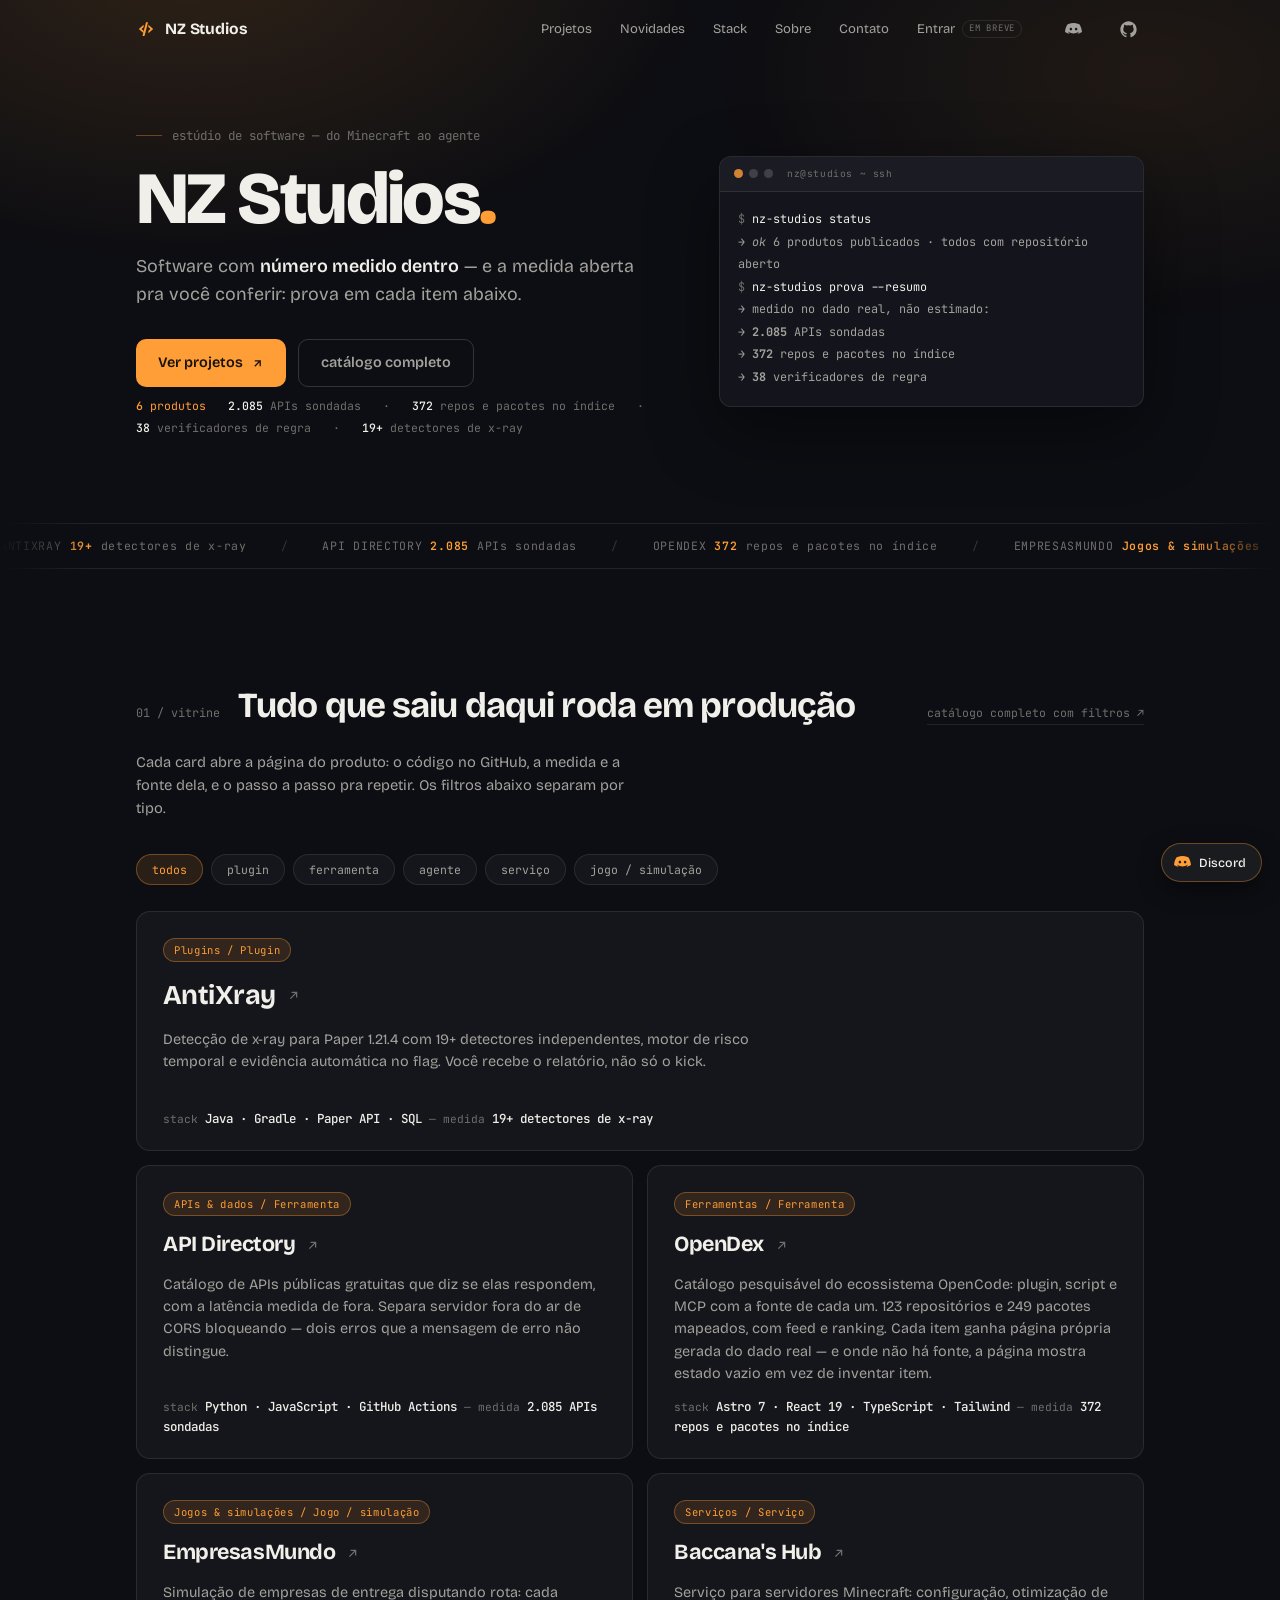
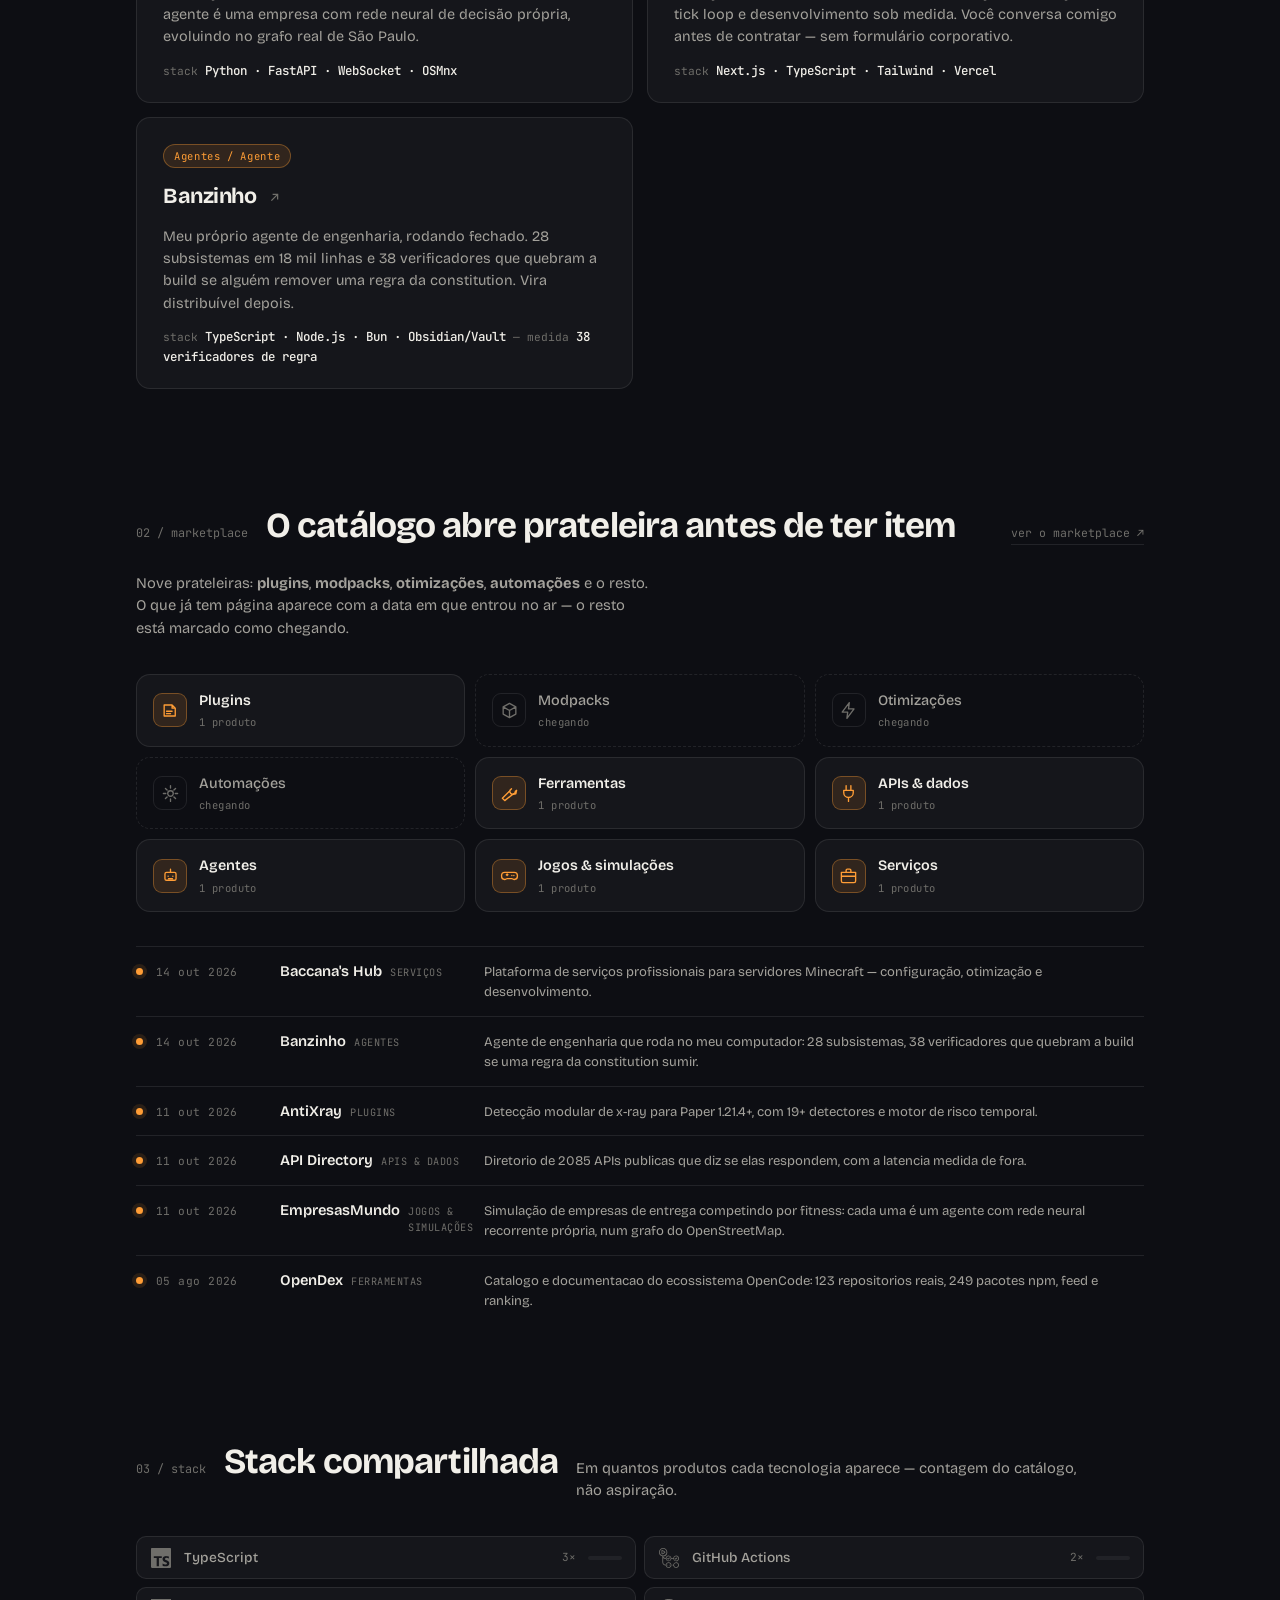
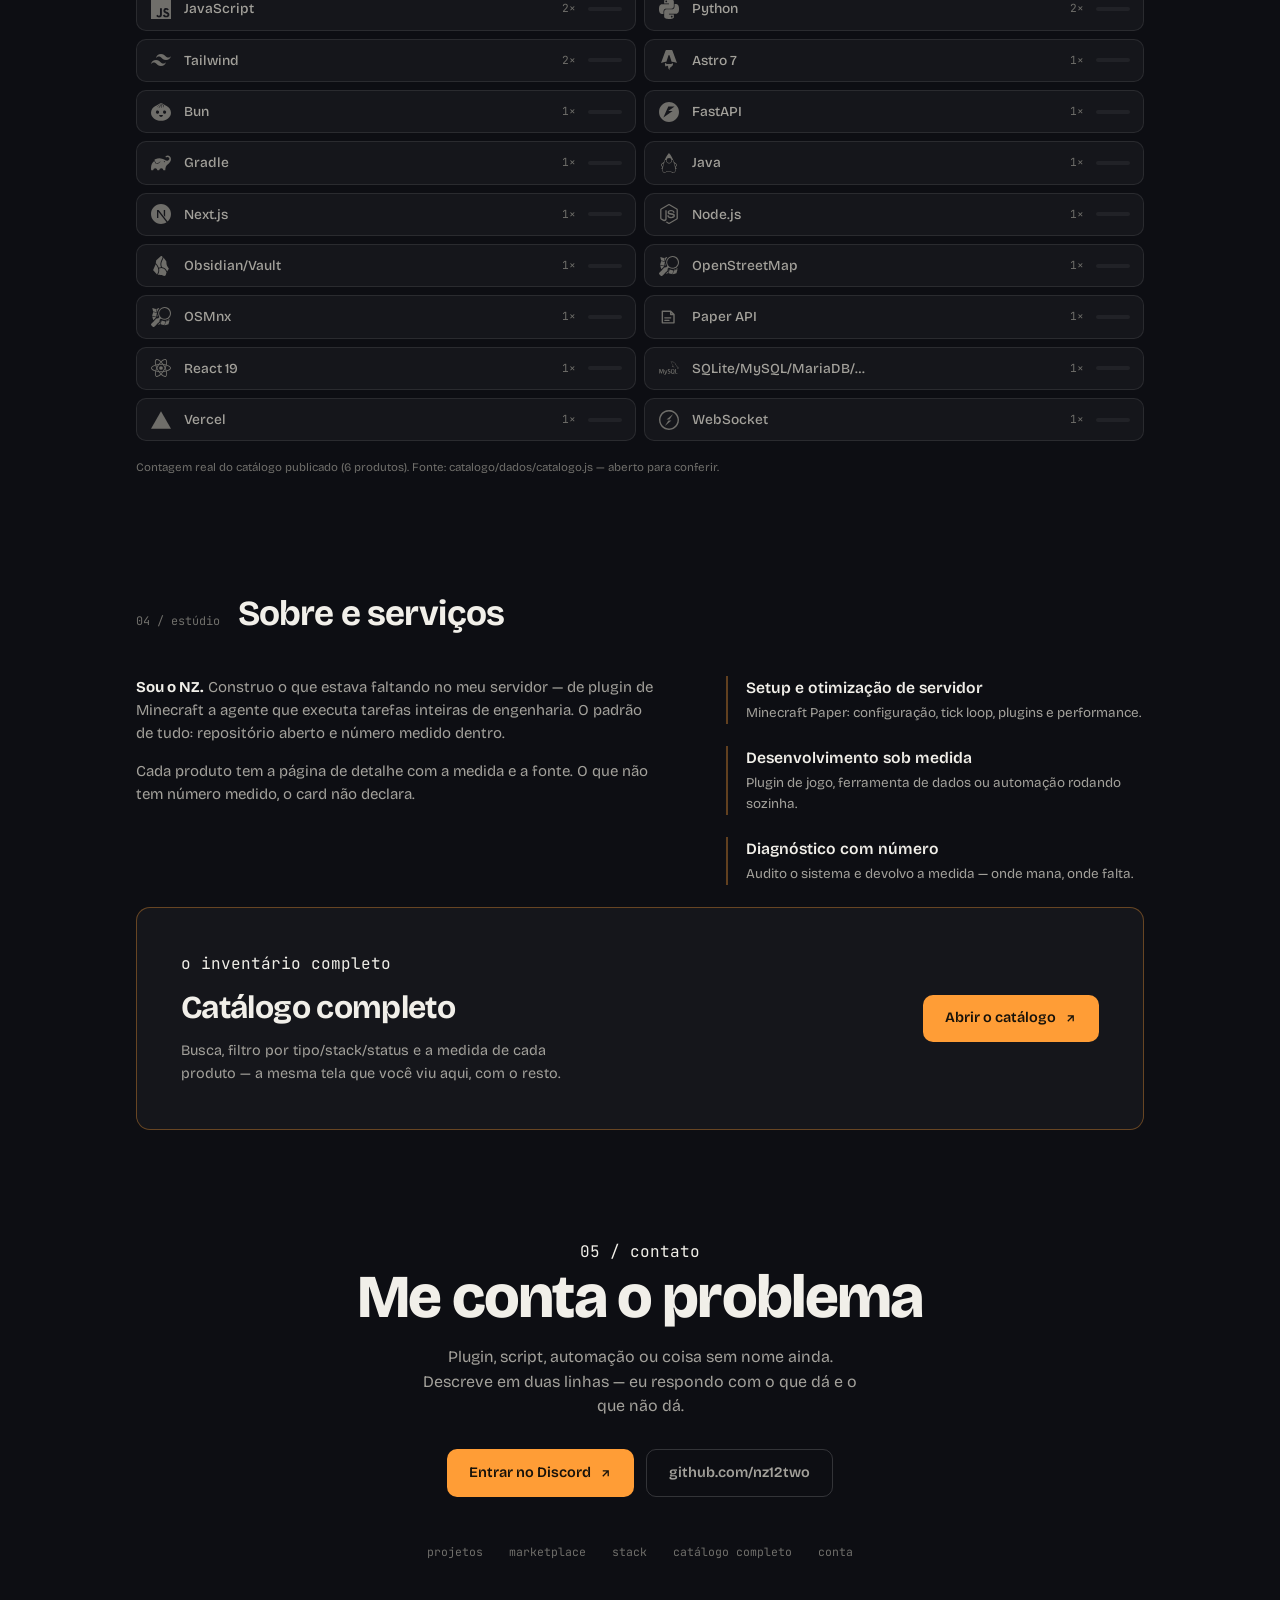
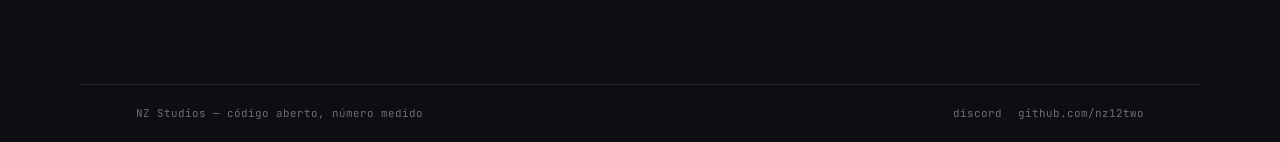
==== commit 6c065586: "fix(motion): keyframes aparece, contagem dinamica no hero, scroll reveal em todas secoes; bump v=6" ====
--- a/index.html
+++ b/index.html
@@ -17,7 +17,7 @@
 <meta property="og:image:height" content="910">
 <meta property="og:image:alt" content="NZ Studios — portfólio de software com código aberto e números medidos">
 <meta name="twitter:card" content="summary_large_image">
-<link rel="stylesheet" href="css/studio.css?v=4">
+<link rel="stylesheet" href="css/studio.css?v=6">
 <link rel="icon" href="assets/brand/favicon-32.png" sizes="32x32" type="image/png">
 <link rel="icon" href="assets/brand/favicon-16.png" sizes="16x16" type="image/png">
 <link rel="apple-touch-icon" href="assets/brand/app-icon-512.png">
@@ -179,7 +179,7 @@
 
 <!-- O catálogo entra antes do script que o lê -->
 <script src="catalogo/dados/catalogo.js" defer></script>
-<script src="js/icones.js?v=4" defer></script>
-<script src="js/studio.js?v=4" defer></script>
+<script src="js/icones.js?v=6" defer></script>
+<script src="js/studio.js?v=6" defer></script>
 </body>
 </html>
--- a/css/studio.css
+++ b/css/studio.css
@@ -120,6 +120,7 @@
   font-family: "JetBrains Mono", monospace; font-size: 0.72rem; color: var(--tx-3);
 }
 .prova-linha b { color: var(--tx); font-weight: 500; font-variant-numeric: tabular-nums; }
+.prova-linha em b { color: inherit; }
 .prova-linha i { font-style: normal; color: var(--tx-3); }
 .prova-linha em { font-style: normal; color: var(--acc); }
 
@@ -144,6 +145,7 @@
 .aberto .prova-linha { animation-delay: .44s; }
 .aberto .term { animation: sobe .6s var(--ease) .3s backwards; }
 @keyframes sobe { to { opacity: 1; transform: none; } }
+@keyframes aparece { from { opacity: 0; transform: translateY(14px); } to { opacity: 1; transform: none; } }
 
 /* ===== seções ===== */
 .sec { max-width: 1120px; margin: 0 auto; padding: clamp(64px, 10vw, 110px) var(--gut) 0; }
@@ -178,15 +180,10 @@
   transform: rotateX(var(--rx)) rotateY(var(--ry));
   transition: transform .35s var(--ease), border-color .3s, background .3s, opacity .3s;
   animation: aparece .45s var(--ease) backwards;
+  animation-delay: calc(var(--i, 0) * 60ms);
   will-change: transform;
 }
 .proj:hover { border-color: var(--acc-line); background: var(--panel-2); }
-.proj::after {
-  content: ""; position: absolute; inset: 0; pointer-events: none; opacity: 0;
-  background: radial-gradient(300px circle at var(--px,50%) var(--py,50%), rgba(255,255,255,.05), transparent 70%);
-  transition: opacity .3s;
-}
-.proj:hover::after { opacity: 1; }
 .proj--destaque { grid-column: span 2; min-height: 240px; }
 .proj__tipo {
   font-family: "JetBrains Mono", monospace; font-size: 0.66rem; letter-spacing: 0.06em;
@@ -223,7 +220,17 @@
 .duo { display: grid; grid-template-columns: 1.3fr 1fr; gap: 46px; }
 .duo p { font-size: 0.94rem; color: var(--tx-2); margin-bottom: 14px; max-width: 520px; }
 .duo p b { color: var(--tx); }
-.svc { border-left: 2px solid var(--acc-line); padding-left: 18px; margin-bottom: 22px; }
+.svc {
+  border-left: 2px solid var(--acc-line); padding-left: 18px; margin-bottom: 22px;
+  animation: aparece .5s var(--ease) backwards;
+  animation-delay: calc(var(--i, 0) * 80ms);
+  animation-play-state: paused;
+  transition: border-color .25s, transform .25s;
+}
+.svc:nth-child(1) { --i: 0; }
+.svc:nth-child(2) { --i: 1; }
+.svc:nth-child(3) { --i: 2; }
+.svc:hover { border-color: var(--acc); transform: translateX(3px); }
 .svc h4 { font-size: 0.98rem; font-weight: 600; margin-bottom: 3px; }
 .svc p { font-size: 0.84rem; margin: 0; color: var(--tx-2); }
 
@@ -284,8 +291,13 @@
 
 /* reveal escalonado: um passo por irmão, na ordem em que aparecem */
 .rv { transition-delay: calc(var(--d, 0) * 90ms); }
-.proj { animation-delay: calc(var(--i, 0) * 70ms); }
 .proj.vivo { animation: none; }
+
+/* prateleiras, timeline, stack e serviços ficam abaixo da dobra: esperam o .rv virar .on */
+.rv.on .prateleira,
+.rv.on .linha-tempo li,
+.rv.on .stk,
+.rv.on .svc { animation-play-state: running; }
 
 /* faixa que corre — o resumo de tudo que existe, em uma linha */
 .marquee {
@@ -317,6 +329,7 @@
   padding: 15px 16px; transition: transform .3s var(--ease), border-color .3s, background .3s;
   animation: aparece .5s var(--ease) backwards;
   animation-delay: calc(var(--i, 0) * 55ms);
+  animation-play-state: paused;
 }
 .prateleira:hover { transform: translateY(-2px); border-color: var(--acc-line); background: var(--panel-2); }
 .prateleira__ic {
@@ -338,6 +351,7 @@
   padding: 13px 0 13px 20px; border-top: 1px solid var(--line); position: relative;
   animation: aparece .5s var(--ease) backwards;
   animation-delay: calc(var(--i, 0) * 55ms);
+  animation-play-state: paused;
 }
 .linha-tempo li::before {
   content: ""; position: absolute; left: 0; top: 21px;
@@ -359,6 +373,7 @@
   background: var(--panel); border: 1px solid var(--line); border-radius: 10px;
   animation: aparece .5s var(--ease) backwards;
   animation-delay: calc(var(--i, 0) * 28ms);
+  animation-play-state: paused;
 }
 .stk:hover { border-color: var(--acc-line); }
 .stk__ic { color: var(--tx-3); display: grid; place-items: center; }
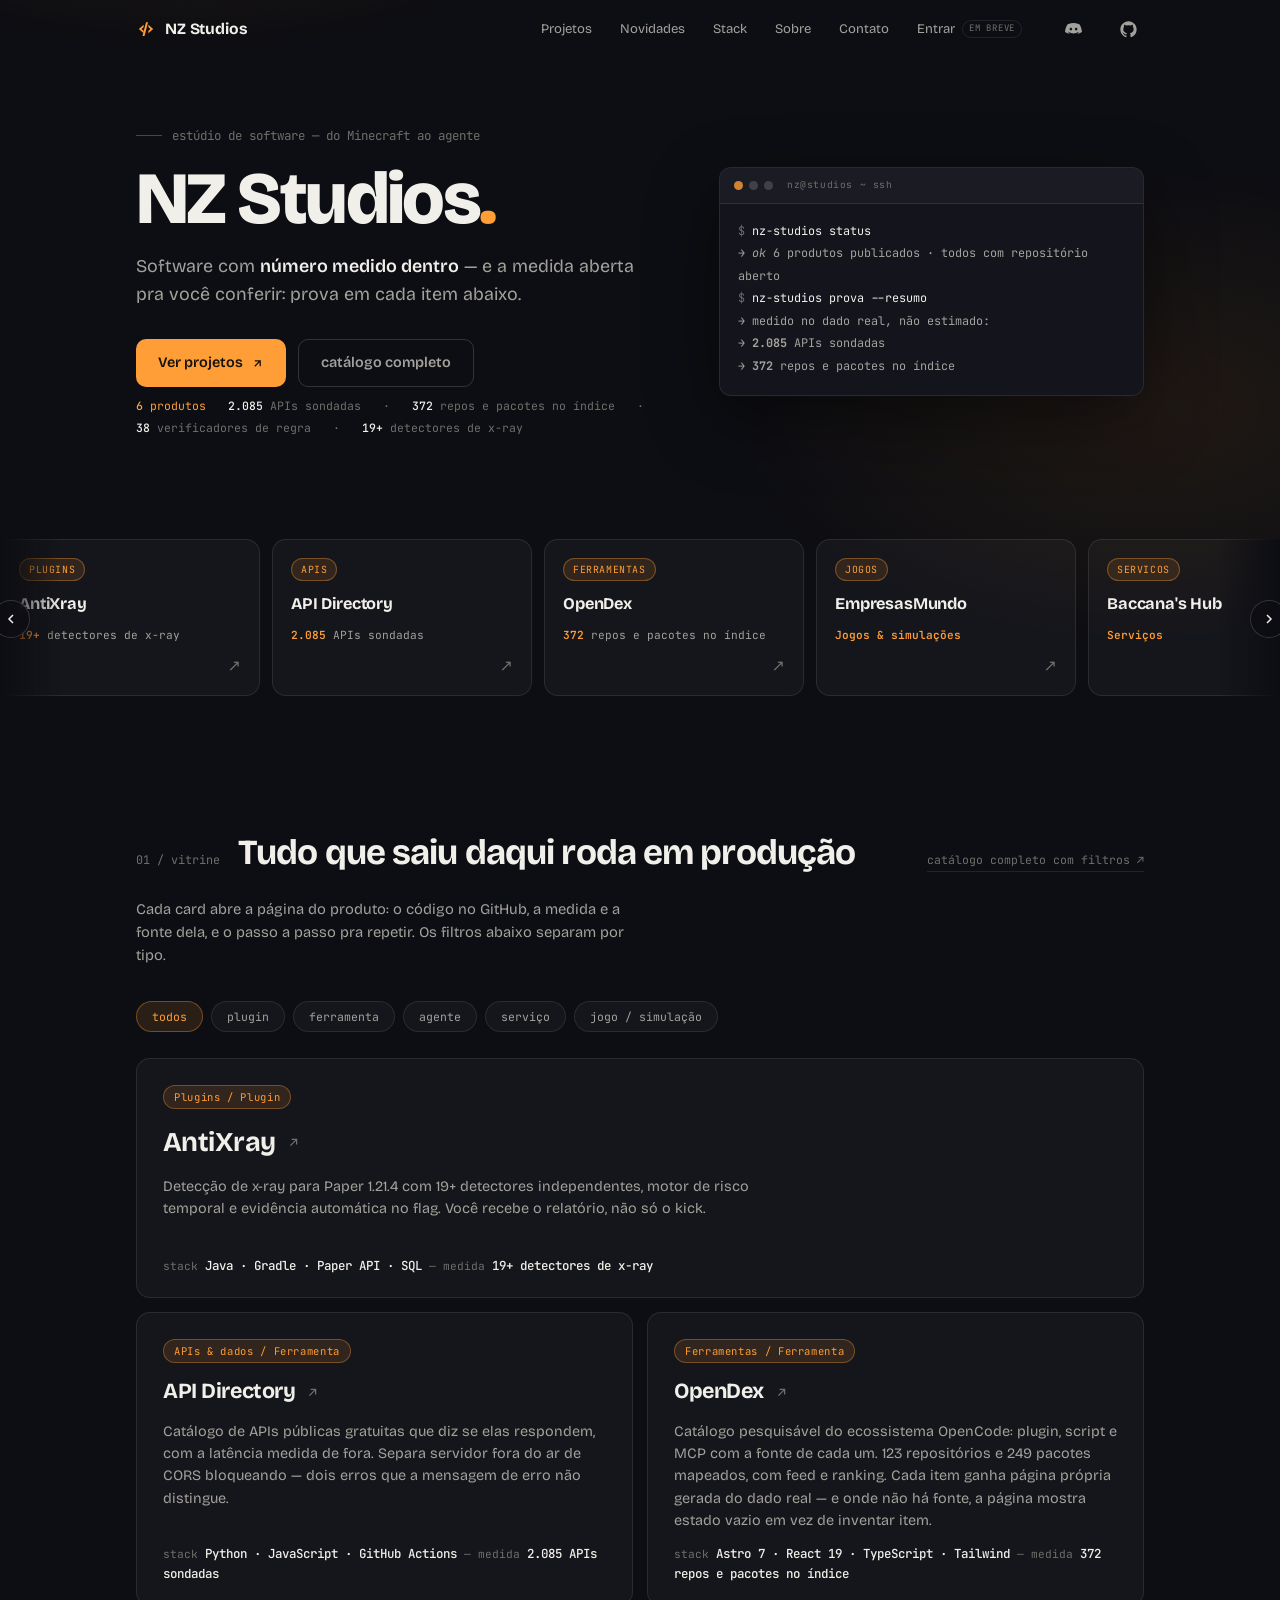
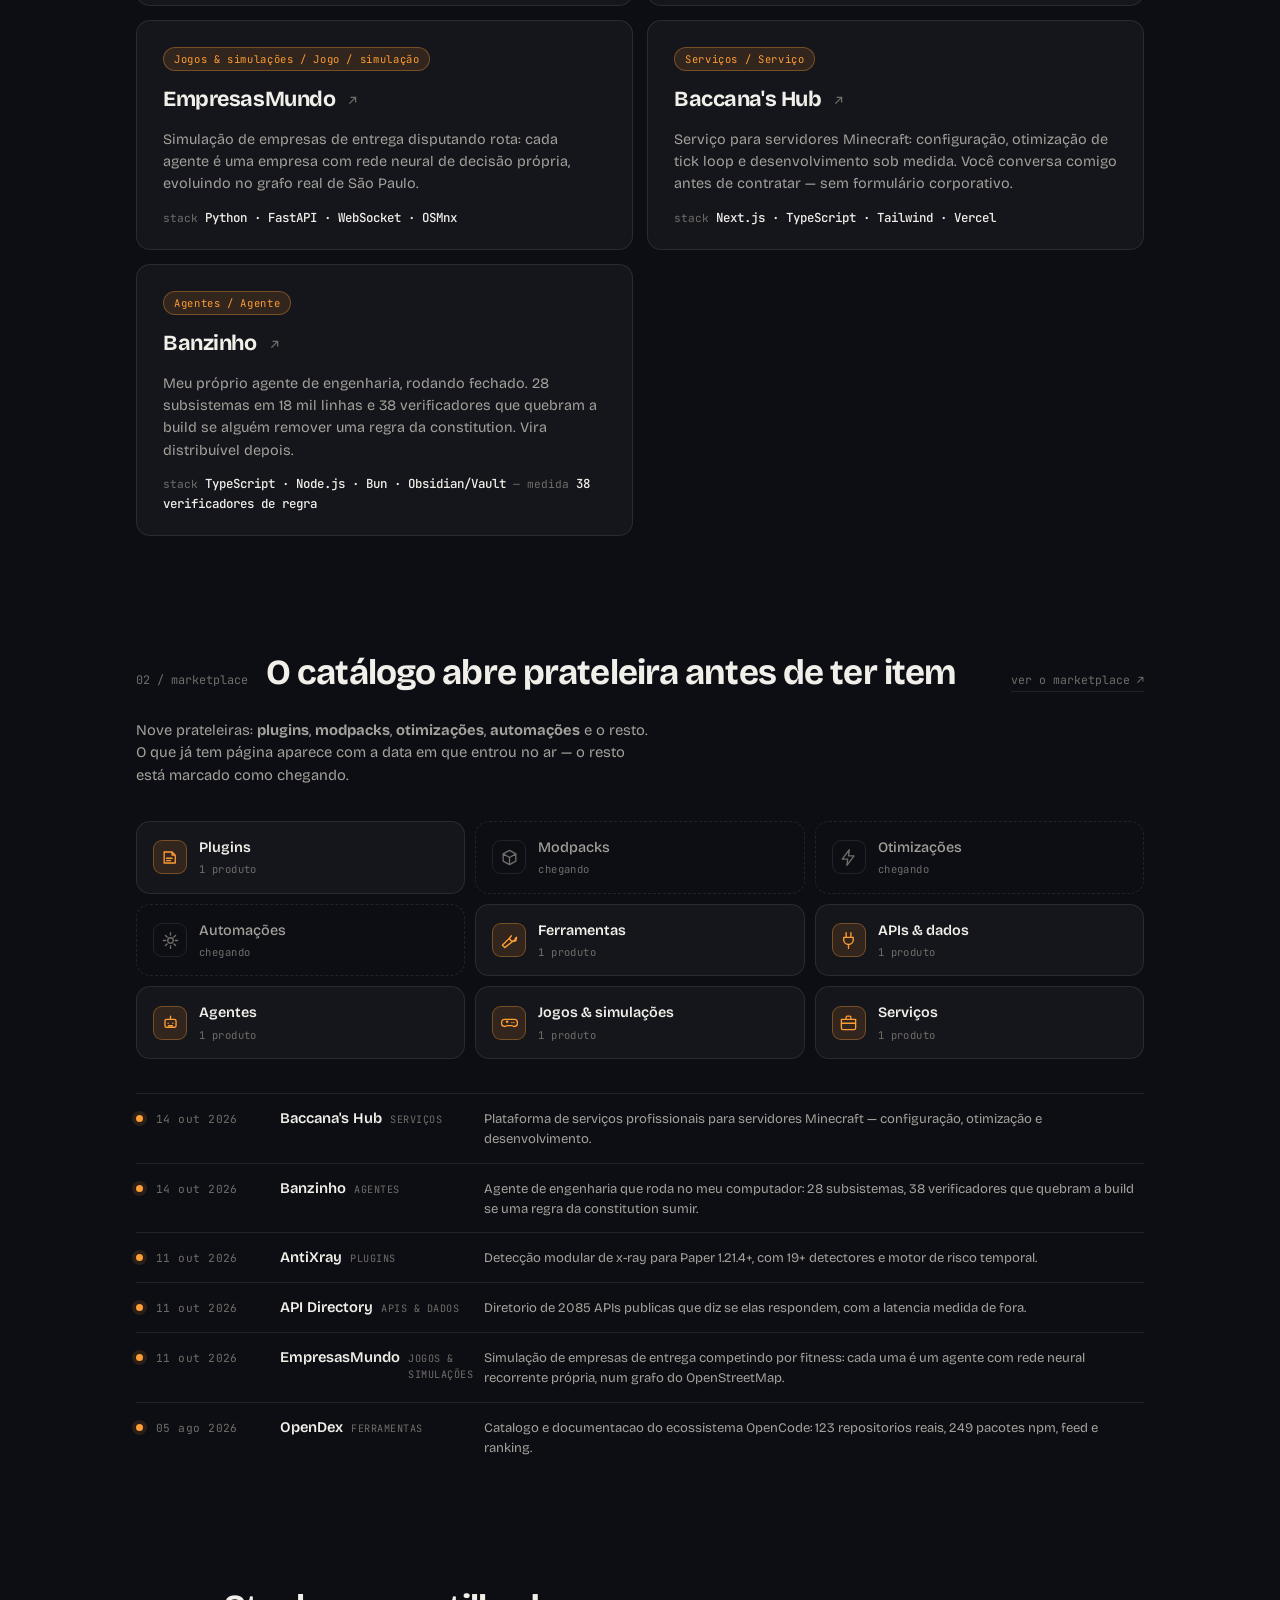
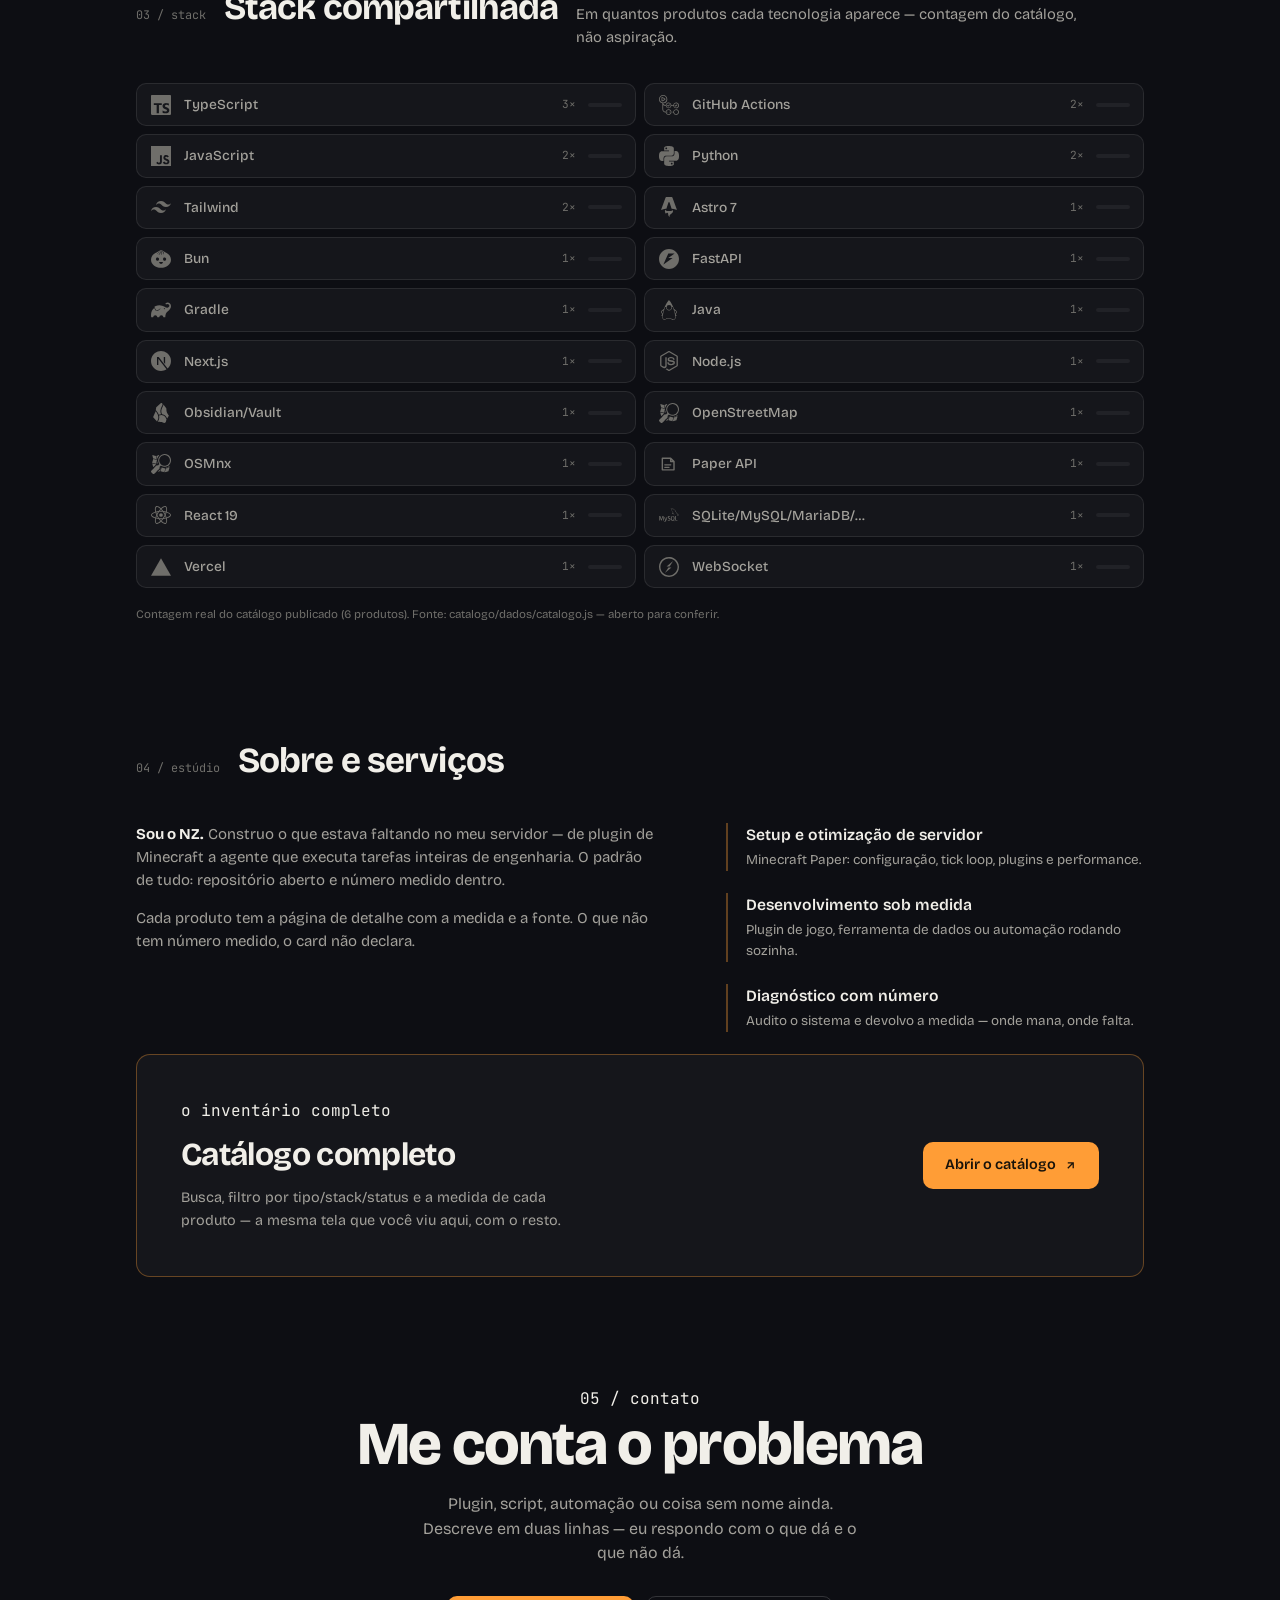
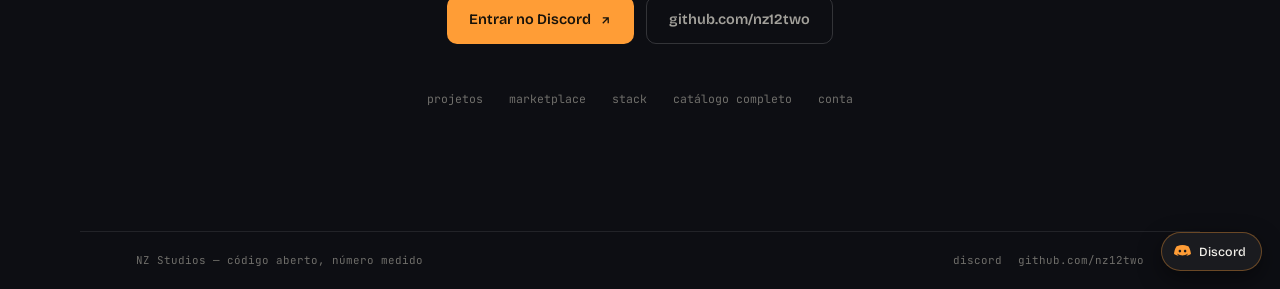
==== commit 82715b92: "feat: carrossel interativo de produtos + animacao de entrada da pagina; bump v=7" ====
--- a/index.html
+++ b/index.html
@@ -17,7 +17,7 @@
 <meta property="og:image:height" content="910">
 <meta property="og:image:alt" content="NZ Studios — portfólio de software com código aberto e números medidos">
 <meta name="twitter:card" content="summary_large_image">
-<link rel="stylesheet" href="css/studio.css?v=6">
+<link rel="stylesheet" href="css/studio.css?v=7">
 <link rel="icon" href="assets/brand/favicon-32.png" sizes="32x32" type="image/png">
 <link rel="icon" href="assets/brand/favicon-16.png" sizes="16x16" type="image/png">
 <link rel="apple-touch-icon" href="assets/brand/app-icon-512.png">
@@ -73,7 +73,15 @@
   </div>
 </section>
 
-<div class="marquee" aria-hidden="true"><div class="marquee__in" id="marquee"></div></div>
+<div class="carrossel-wrap">
+  <button class="carrossel-btn carrossel-btn--prev" aria-label="Anterior" type="button">
+    <svg width="16" height="16" viewBox="0 0 24 24" fill="none" stroke="currentColor" stroke-width="2.2" aria-hidden="true"><path d="M15 18l-6-6 6-6"/></svg>
+  </button>
+  <div class="carrossel" id="marquee" role="region" aria-label="Carrossel de produtos"></div>
+  <button class="carrossel-btn carrossel-btn--next" aria-label="Próximo" type="button">
+    <svg width="16" height="16" viewBox="0 0 24 24" fill="none" stroke="currentColor" stroke-width="2.2" aria-hidden="true"><path d="M9 18l6-6-6-6"/></svg>
+  </button>
+</div>
 
 <section class="sec" id="projetos">
   <div class="sec__top rv">
@@ -179,7 +187,7 @@
 
 <!-- O catálogo entra antes do script que o lê -->
 <script src="catalogo/dados/catalogo.js" defer></script>
-<script src="js/icones.js?v=6" defer></script>
-<script src="js/studio.js?v=6" defer></script>
+<script src="js/icones.js?v=7" defer></script>
+<script src="js/studio.js?v=7" defer></script>
 </body>
 </html>
--- a/css/studio.css
+++ b/css/studio.css
@@ -135,8 +135,9 @@
 .btn--solo:hover { transform: translateY(-2px); background: #ffaa46; }
 .btn--fantasma { border: 1px solid var(--line-hi); color: var(--tx-2); }
 .btn--fantasma:hover { border-color: var(--acc-line); color: var(--tx); transform: translateY(-2px); }
-/* montagem do hero: um momento orquestrado no load */
-.ae { opacity: 0; transform: translateY(18px); }
+/* entrada suave da página no load */
+body { animation: entrada .7s var(--ease) both; }
+@keyframes entrada { from { opacity: 0; transform: translateY(8px); } to { opacity: 1; transform: none; } }
 .aberto .ae { animation: sobe .55s var(--ease) forwards; }
 .aberto .hero__ov { animation-delay: .05s; }
 .aberto h1 { animation-delay: .12s; }
@@ -299,25 +300,62 @@
 .rv.on .stk,
 .rv.on .svc { animation-play-state: running; }
 
-/* faixa que corre — o resumo de tudo que existe, em uma linha */
-.marquee {
-  overflow: hidden; margin-top: 46px; padding: 13px 0;
-  border-top: 1px solid var(--line); border-bottom: 1px solid var(--line);
-  mask-image: linear-gradient(90deg, transparent, #000 7%, #000 93%, transparent);
-  -webkit-mask-image: linear-gradient(90deg, transparent, #000 7%, #000 93%, transparent);
-}
-.marquee__in {
-  display: flex; width: max-content; gap: 34px;
-  animation: correr 46s linear infinite;
-}
-.marquee:hover .marquee__in { animation-play-state: paused; }
-.marquee span {
-  font-family: "JetBrains Mono", monospace; font-size: 0.72rem; letter-spacing: .06em;
-  color: var(--tx-3); white-space: nowrap; display: inline-flex; align-items: center; gap: 8px;
-}
-.marquee span b { color: var(--acc); font-weight: 600; }
-.marquee span::after { content: "/"; color: var(--line-hi); margin-left: 26px; }
-@keyframes correr { to { transform: translateX(-50%); } }
+/* carrossel: faixa horizontal de produtos, arrastável, com setas */
+.carrossel-wrap {
+  position: relative; margin-top: 46px;
+}
+.carrossel {
+  display: flex; gap: 12px;
+  overflow-x: auto; scroll-behavior: smooth;
+  scroll-snap-type: x mandatory;
+  padding: 16px 0 20px;
+  scrollbar-width: thin; scrollbar-color: var(--line-hi) transparent;
+}
+.carrossel::-webkit-scrollbar { height: 4px; }
+.carrossel::-webkit-scrollbar-thumb { background: var(--line-hi); border-radius: 4px; }
+.carrossel::before, .carrossel::after {
+  content: ""; position: sticky; top: 0; bottom: 0; width: 60px; flex: 0 0 auto;
+  pointer-events: none; z-index: 2; align-self: stretch;
+}
+.carrossel::before { left: 0; background: linear-gradient(90deg, var(--bg), transparent); margin-left: -60px; }
+.carrossel::after { right: 0; background: linear-gradient(270deg, var(--bg), transparent); margin-right: -60px; }
+.carrossel-card {
+  flex: 0 0 auto; width: 260px; scroll-snap-align: start;
+  background: var(--panel); border: 1px solid var(--line); border-radius: var(--r);
+  padding: 18px 18px 16px; display: flex; flex-direction: column; gap: 10px;
+  transition: transform .3s var(--ease), border-color .3s, background .3s;
+}
+.carrossel-card:hover { transform: translateY(-3px); border-color: var(--acc-line); background: var(--panel-2); }
+.carrossel-card__tag {
+  font-family: "JetBrains Mono", monospace; font-size: 0.62rem; letter-spacing: .06em;
+  color: var(--acc); width: fit-content;
+  border: 1px solid var(--acc-line); background: var(--acc-soft);
+  border-radius: 999px; padding: 3px 9px;
+}
+.carrossel-card__nome { font-size: 1.02rem; font-weight: 700; letter-spacing: -0.01em; }
+.carrossel-card__prova { font-family: "JetBrains Mono", monospace; font-size: 0.7rem; color: var(--tx-2); }
+.carrossel-card__prova b { color: var(--acc); font-weight: 600; }
+.carrossel-card__seta { margin-left: auto; color: var(--tx-3); transition: transform .2s var(--ease), color .2s; }
+.carrossel-card:hover .carrossel-card__seta { color: var(--acc); transform: translate(3px, -3px); }
+.carrossel-btn {
+  position: absolute; top: 50%; transform: translateY(-50%);
+  width: 38px; height: 38px; border-radius: 50%;
+  background: rgba(13,14,19,.85); border: 1px solid var(--line-hi);
+  color: var(--tx); display: grid; place-items: center; cursor: pointer; z-index: 3;
+  backdrop-filter: blur(8px); transition: background .2s, transform .2s, border-color .2s;
+}
+.carrossel-btn:hover { background: var(--panel-2); border-color: var(--acc-line); transform: translateY(-50%) scale(1.06); }
+.carrossel-btn--prev { left: -8px; }
+.carrossel-btn--next { right: -8px; }
+.carrossel-btn svg { width: 16px; height: 16px; }
+@media (max-width: 640px) {
+  .carrossel-btn { display: none; }
+  .carrossel-card { width: 230px; }
+}
+@media (prefers-reduced-motion: reduce) {
+  .carrossel { scroll-behavior: auto; }
+  .carrossel-card { transition: none; }
+}
 
 /* prateleiras do marketplace: a categoria existe antes do item */
 .prateleiras {
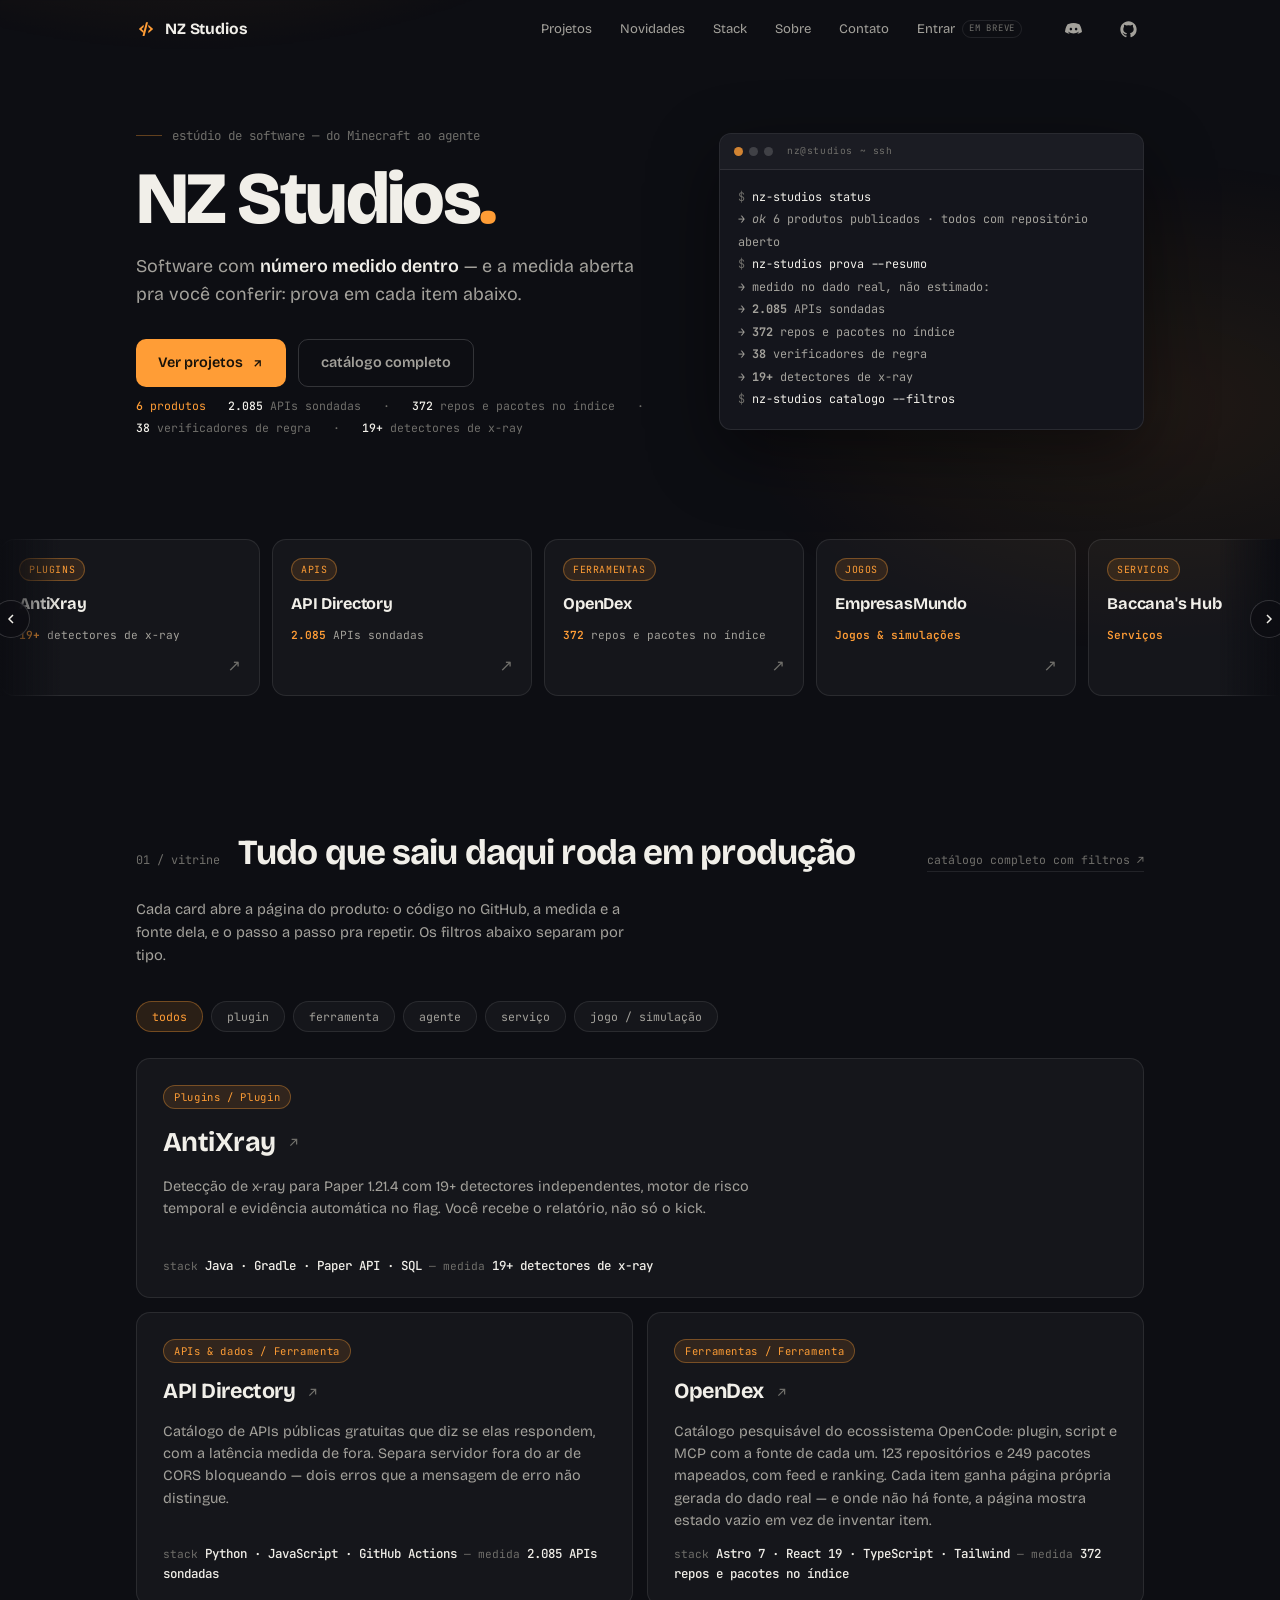
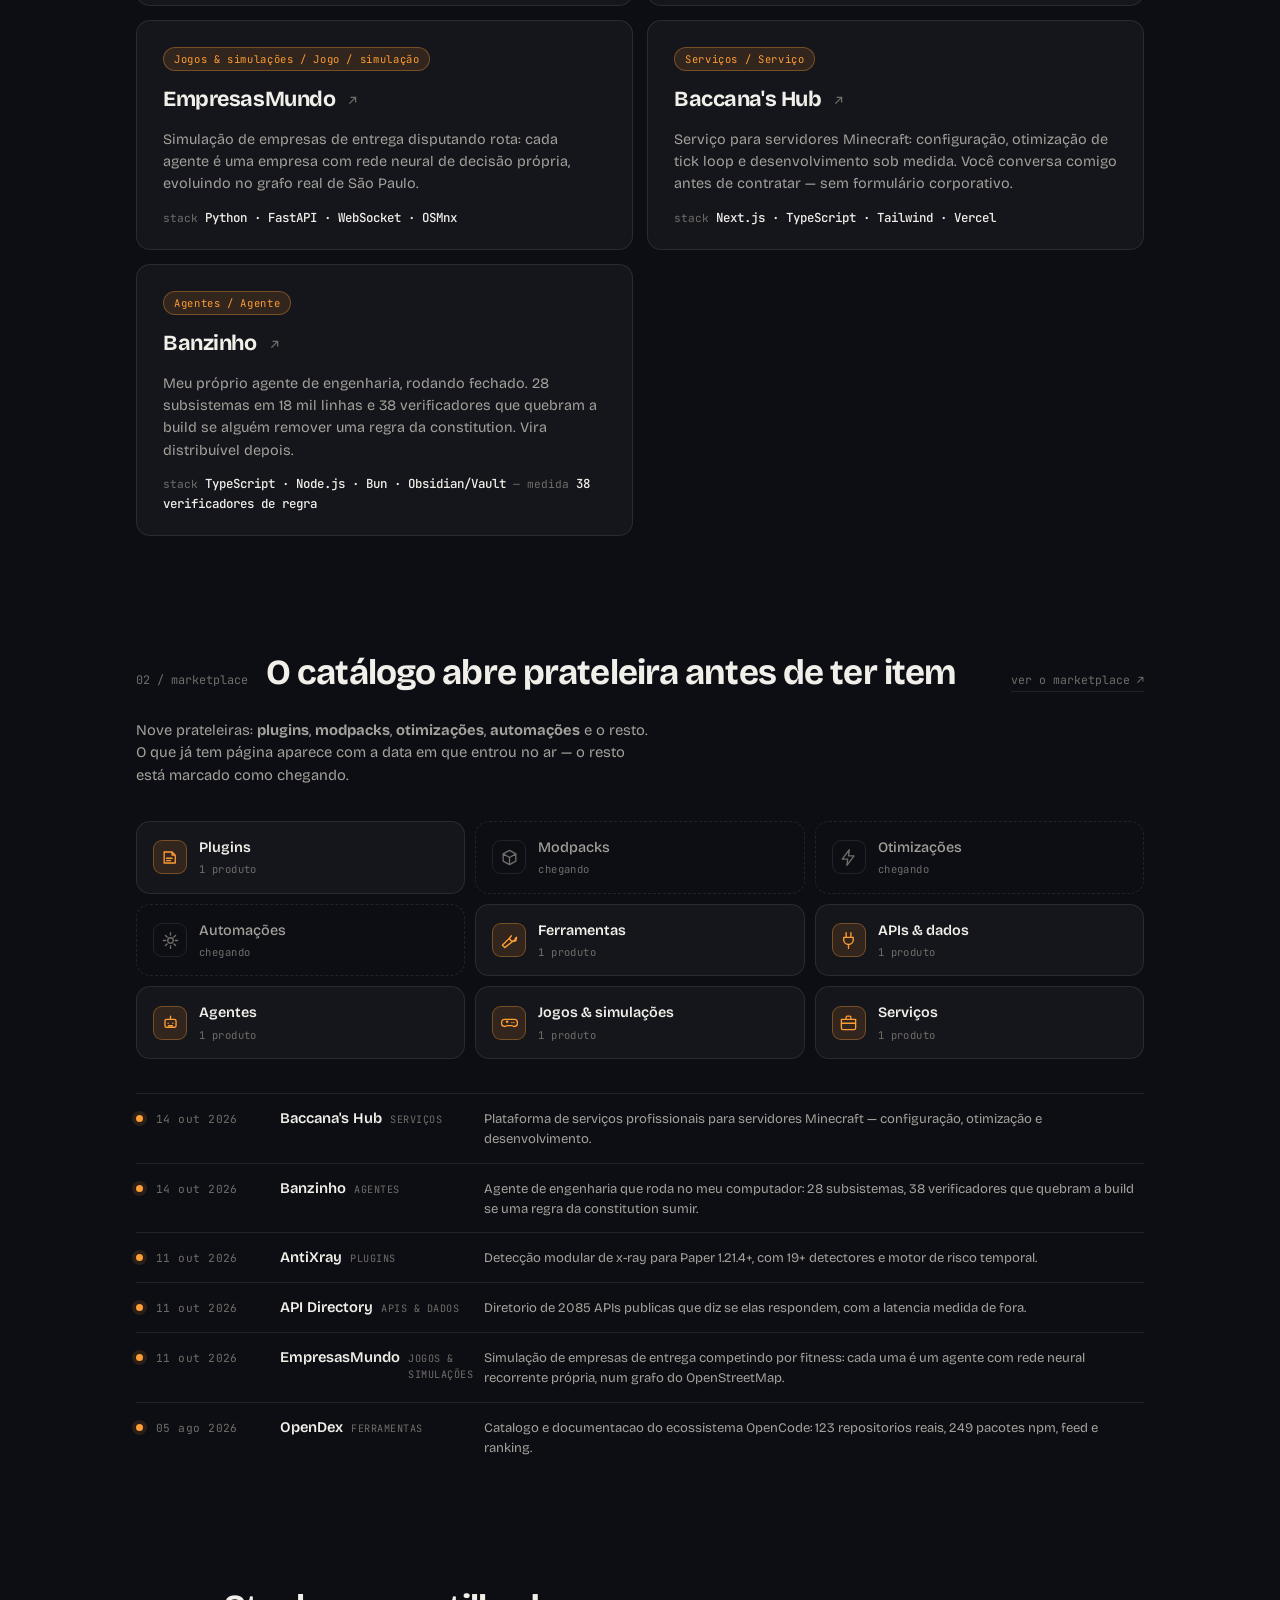
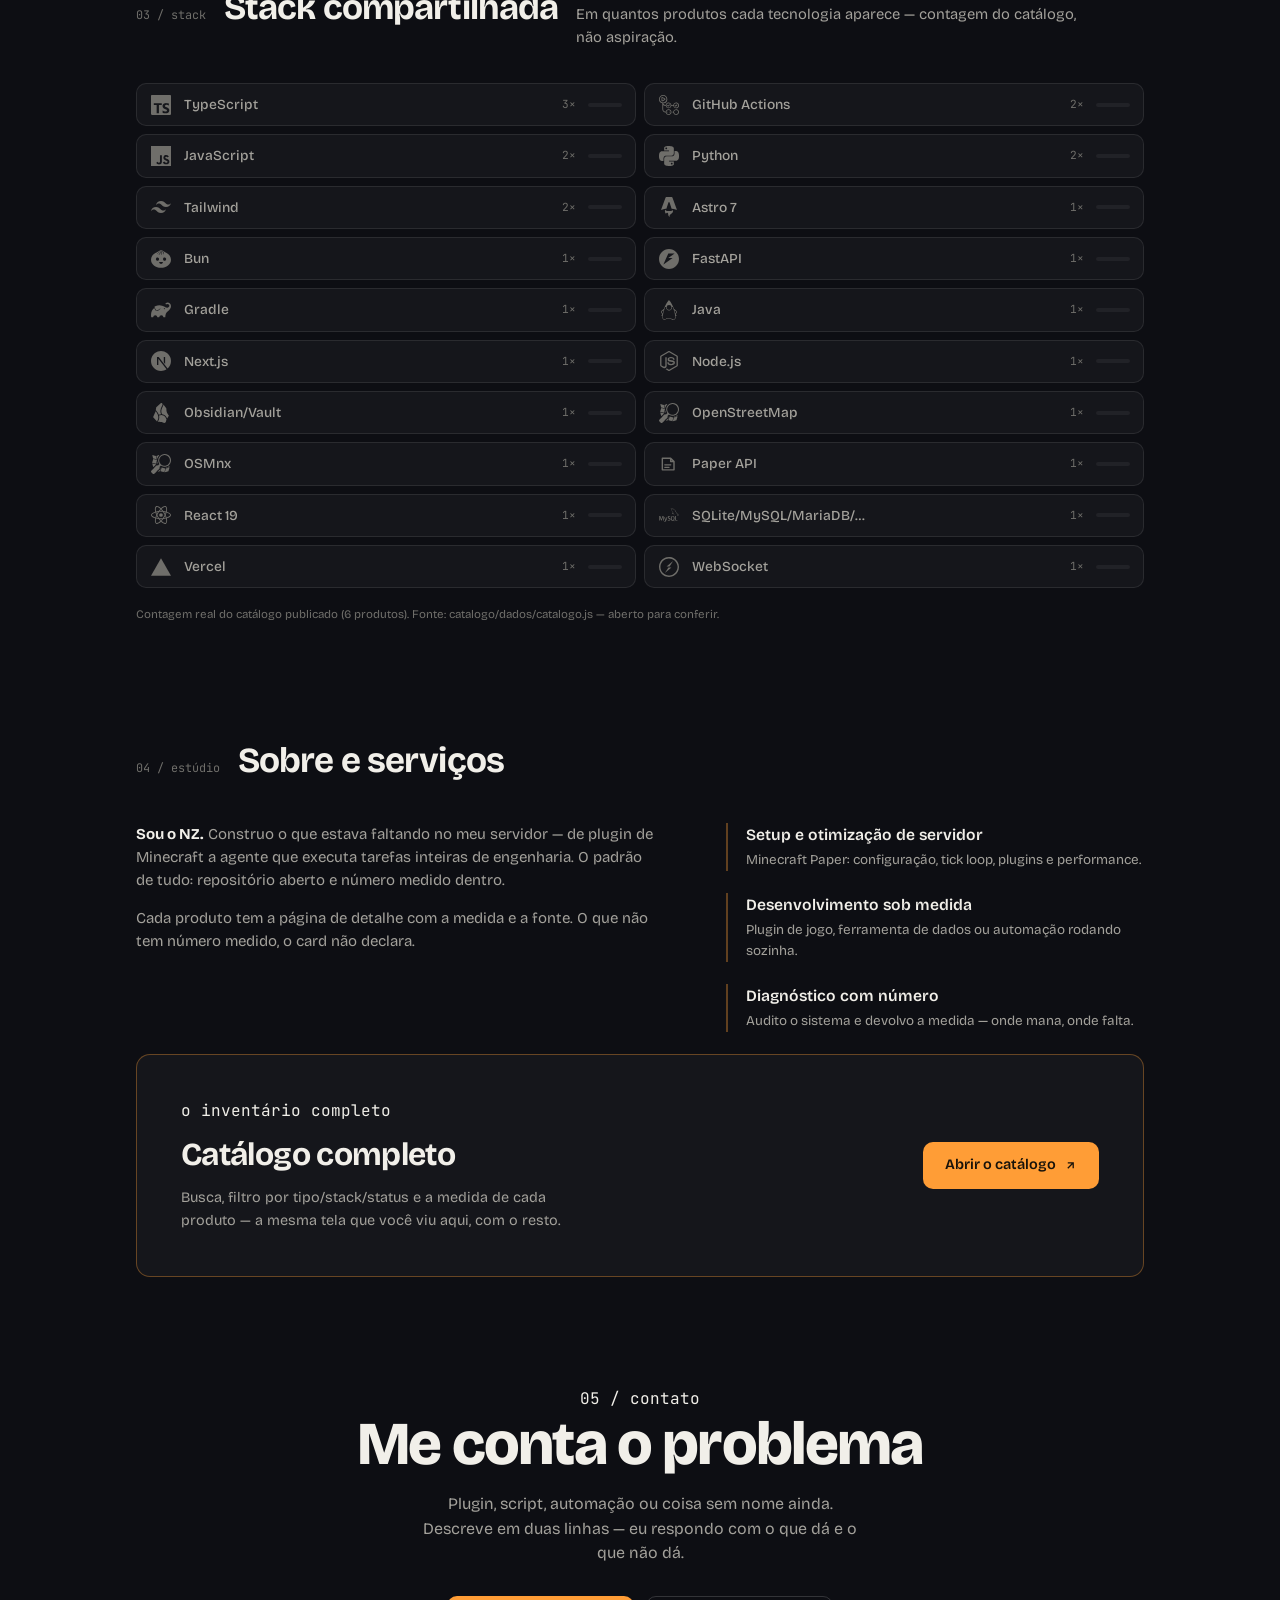
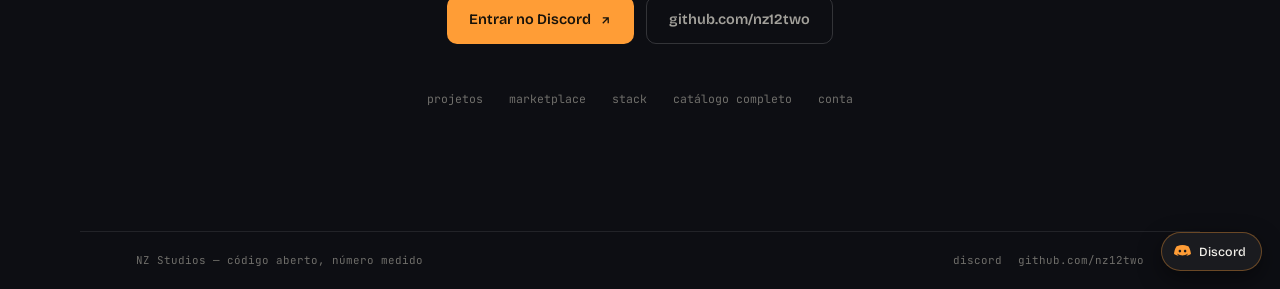
==== commit e6b14b88: "feat(preco): mao de obra R$ 7,00 fixa em todos os planos; o resto do servico e combinado antes" ====
--- a/index.html
+++ b/index.html
@@ -17,7 +17,7 @@
 <meta property="og:image:height" content="910">
 <meta property="og:image:alt" content="NZ Studios — portfólio de software com código aberto e números medidos">
 <meta name="twitter:card" content="summary_large_image">
-<link rel="stylesheet" href="css/studio.css?v=7">
+<link rel="stylesheet" href="css/studio.css?v=4">
 <link rel="icon" href="assets/brand/favicon-32.png" sizes="32x32" type="image/png">
 <link rel="icon" href="assets/brand/favicon-16.png" sizes="16x16" type="image/png">
 <link rel="apple-touch-icon" href="assets/brand/app-icon-512.png">
@@ -187,7 +187,7 @@
 
 <!-- O catálogo entra antes do script que o lê -->
 <script src="catalogo/dados/catalogo.js" defer></script>
-<script src="js/icones.js?v=7" defer></script>
-<script src="js/studio.js?v=7" defer></script>
+<script src="js/icones.js?v=4" defer></script>
+<script src="js/studio.js?v=4" defer></script>
 </body>
 </html>
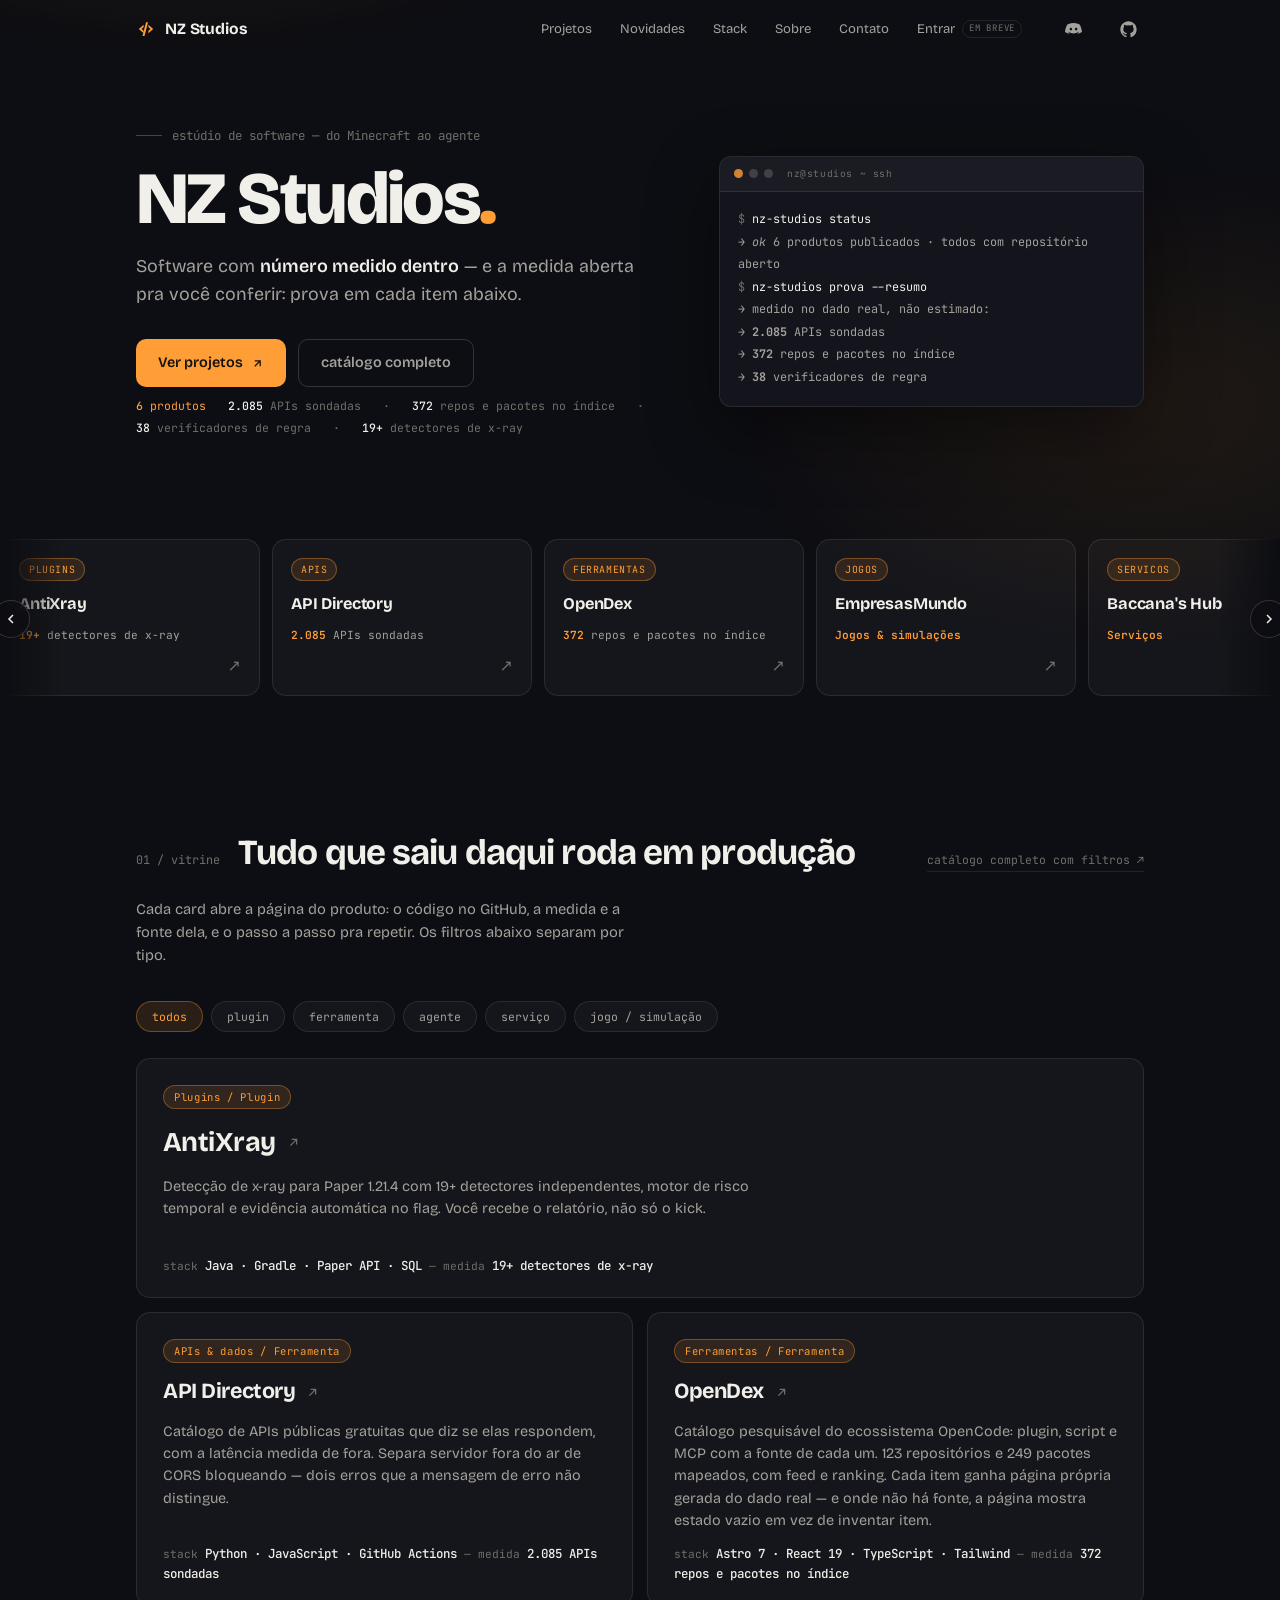
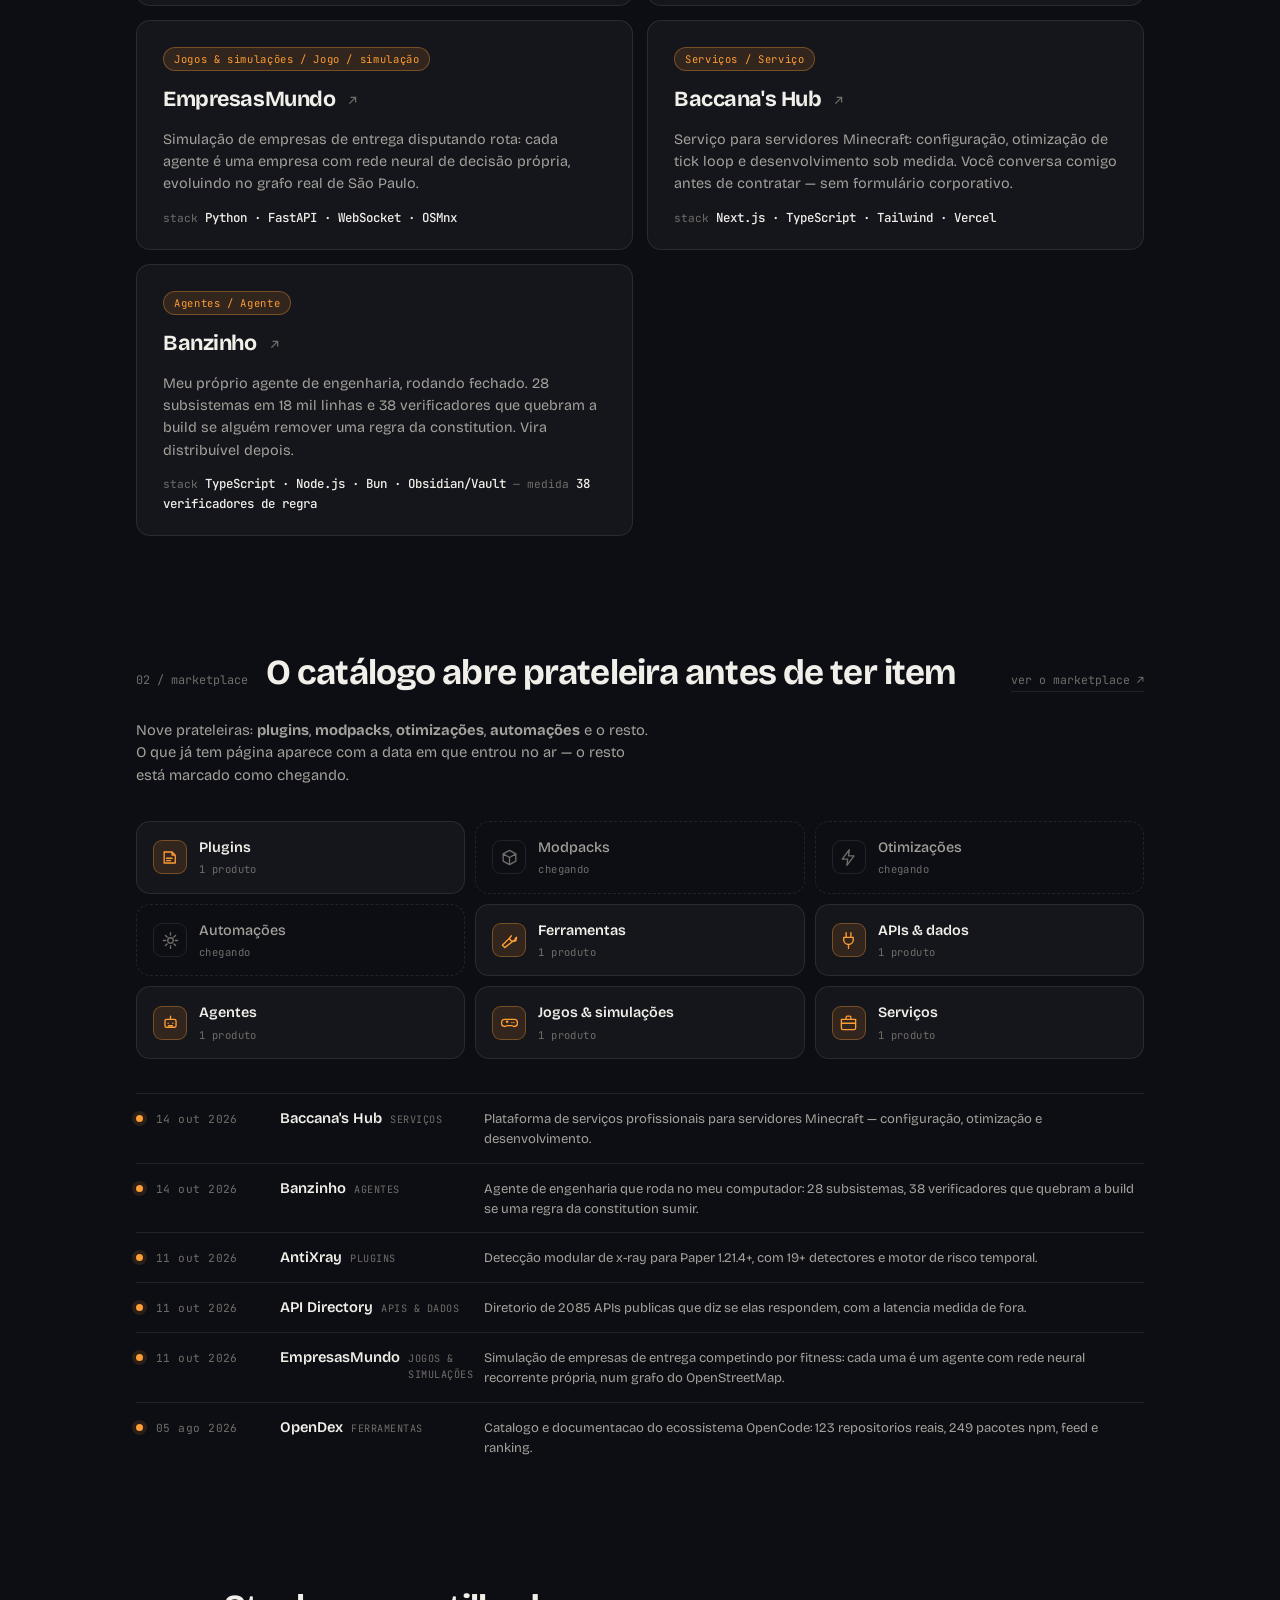
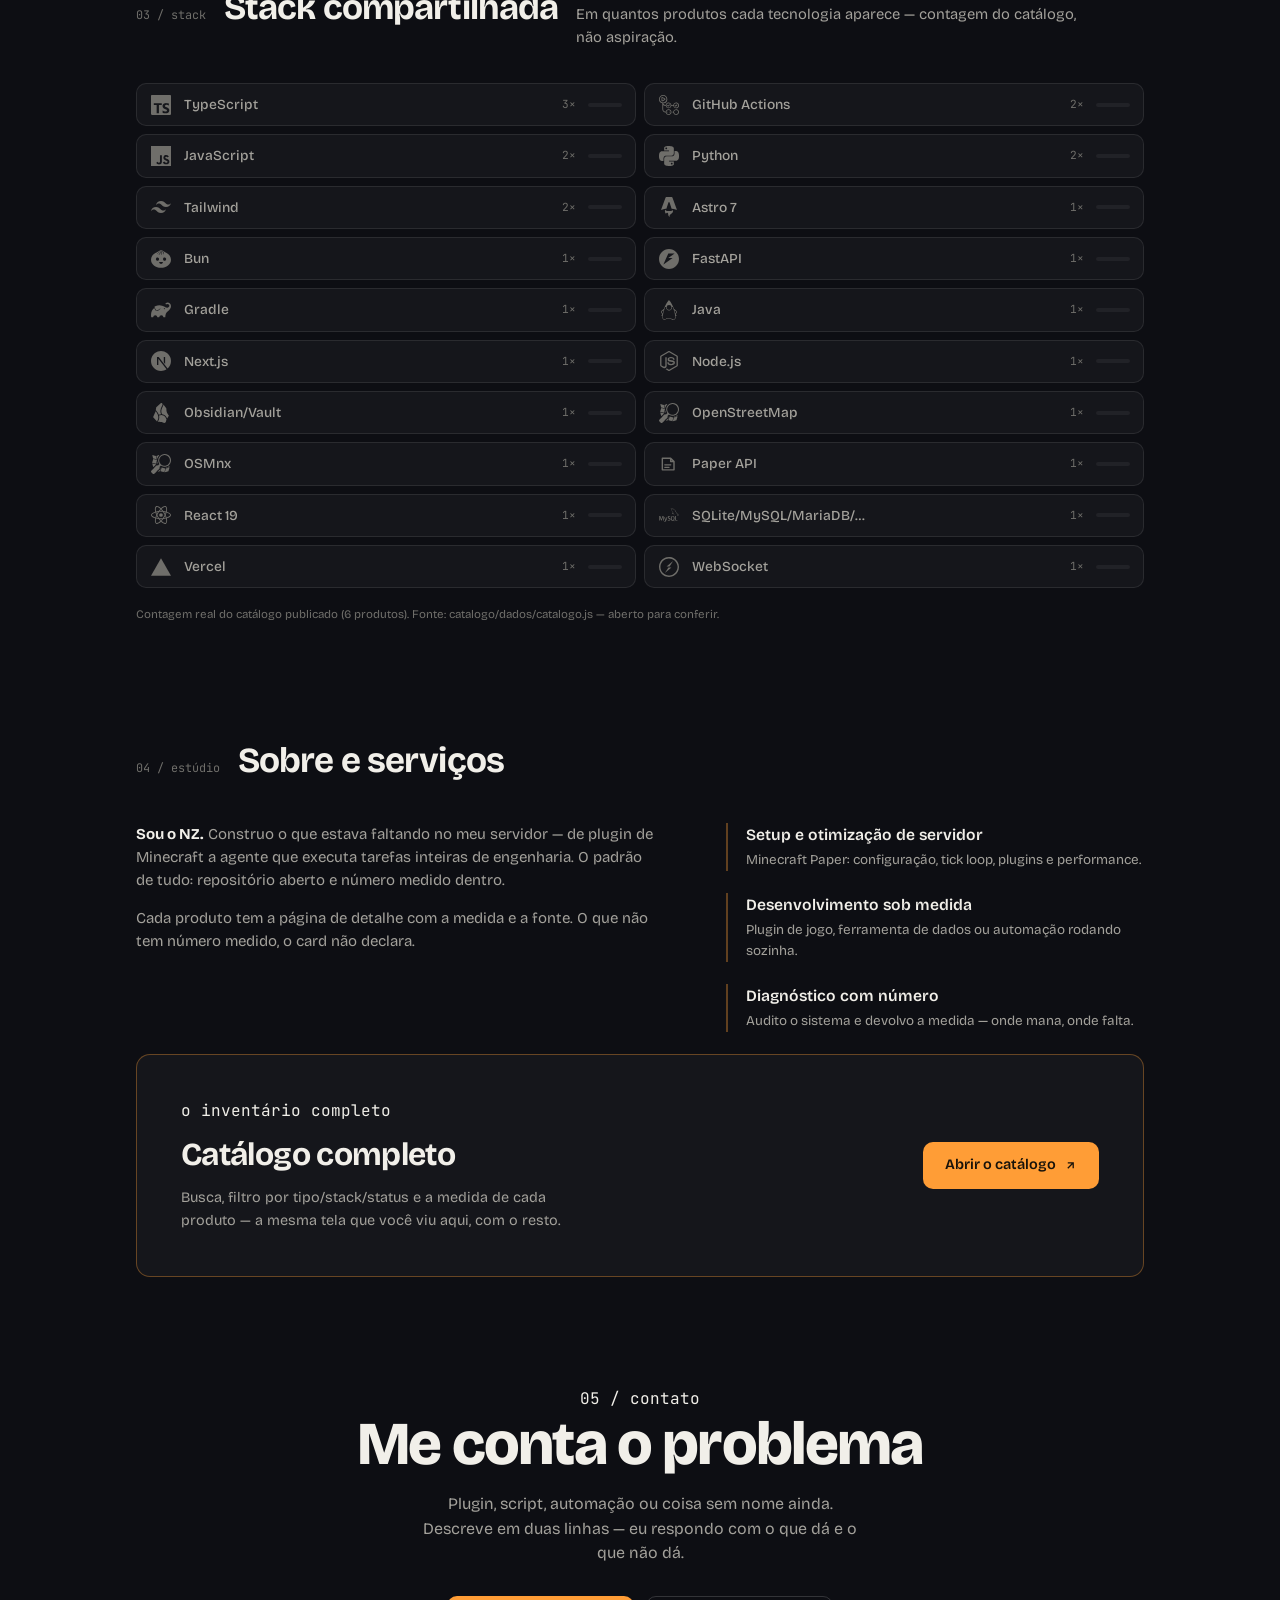
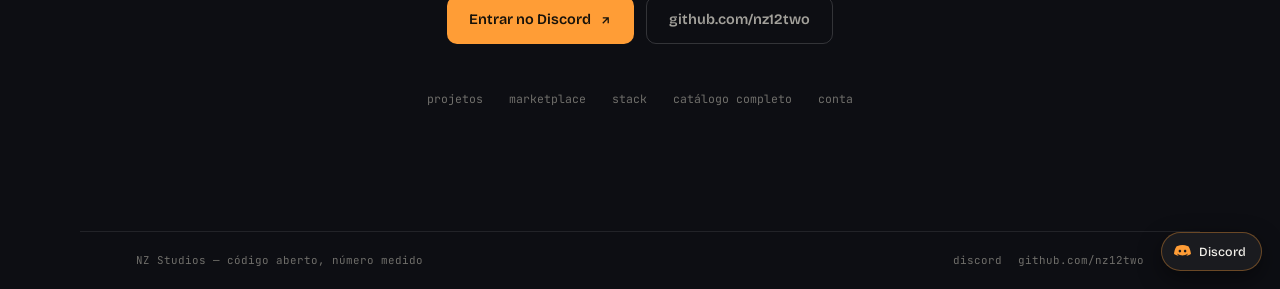
==== commit 0be57483: "fix: reveal da linha do tempo nao disparava (.rv e .linha-tempo no mesmo elemento); bump v=8" ====
--- a/index.html
+++ b/index.html
@@ -17,7 +17,7 @@
 <meta property="og:image:height" content="910">
 <meta property="og:image:alt" content="NZ Studios — portfólio de software com código aberto e números medidos">
 <meta name="twitter:card" content="summary_large_image">
-<link rel="stylesheet" href="css/studio.css?v=4">
+<link rel="stylesheet" href="css/studio.css?v=8">
 <link rel="icon" href="assets/brand/favicon-32.png" sizes="32x32" type="image/png">
 <link rel="icon" href="assets/brand/favicon-16.png" sizes="16x16" type="image/png">
 <link rel="apple-touch-icon" href="assets/brand/app-icon-512.png">
@@ -187,7 +187,7 @@
 
 <!-- O catálogo entra antes do script que o lê -->
 <script src="catalogo/dados/catalogo.js" defer></script>
-<script src="js/icones.js?v=4" defer></script>
-<script src="js/studio.js?v=4" defer></script>
+<script src="js/icones.js?v=8" defer></script>
+<script src="js/studio.js?v=8" defer></script>
 </body>
 </html>
--- a/css/studio.css
+++ b/css/studio.css
@@ -294,11 +294,10 @@
 .rv { transition-delay: calc(var(--d, 0) * 90ms); }
 .proj.vivo { animation: none; }
 
-/* prateleiras, timeline, stack e serviços ficam abaixo da dobra: esperam o .rv virar .on */
-.rv.on .prateleira,
-.rv.on .linha-tempo li,
-.rv.on .stk,
-.rv.on .svc { animation-play-state: running; }
+/* prateleiras, timeline, stack e serviços ficam abaixo da dobra: esperam o .rv virar .on.
+   Precisa de `*` e não de lista de filhos: #linhaTempo é `linha-tempo rv` no MESMO elemento,
+   então `.rv.on .linha-tempo li` nunca casava e os itens ficavam paused (opacity 0) para sempre. */
+.rv.on * { animation-play-state: running; }
 
 /* carrossel: faixa horizontal de produtos, arrastável, com setas */
 .carrossel-wrap {
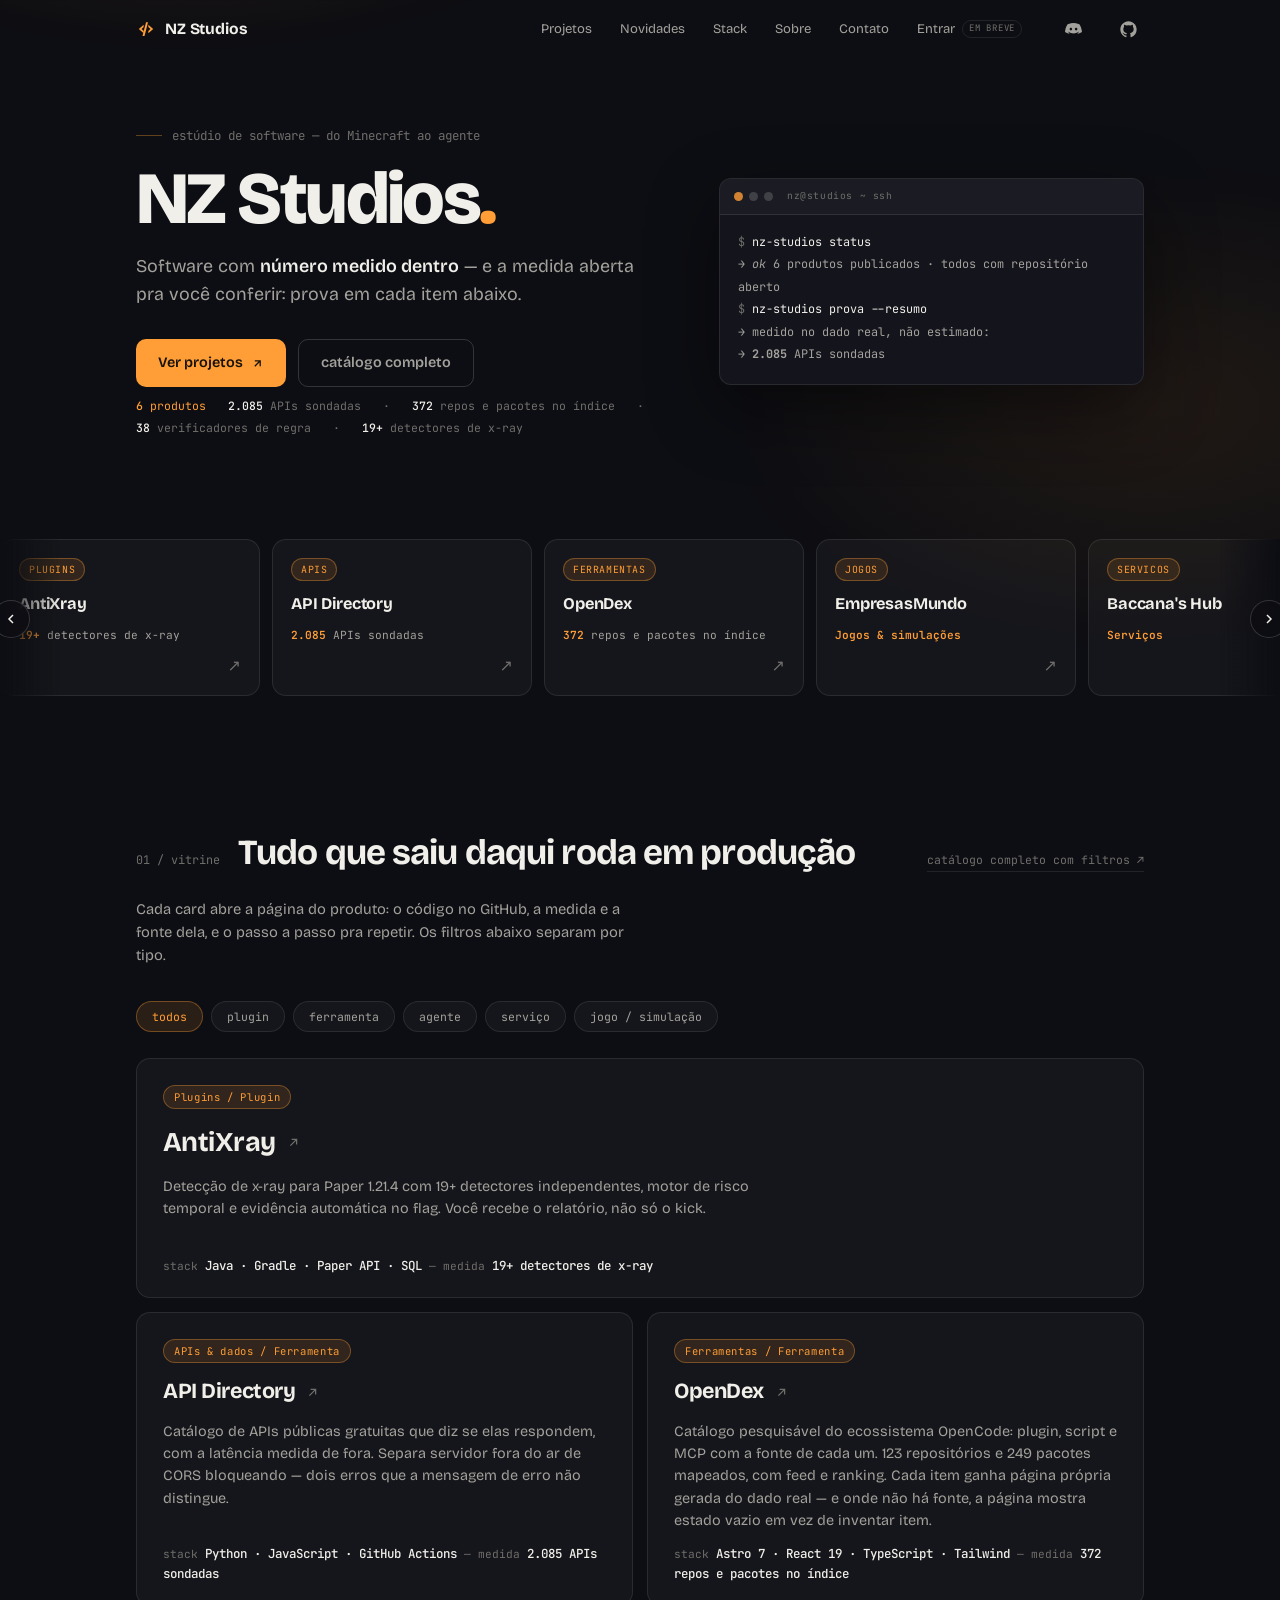
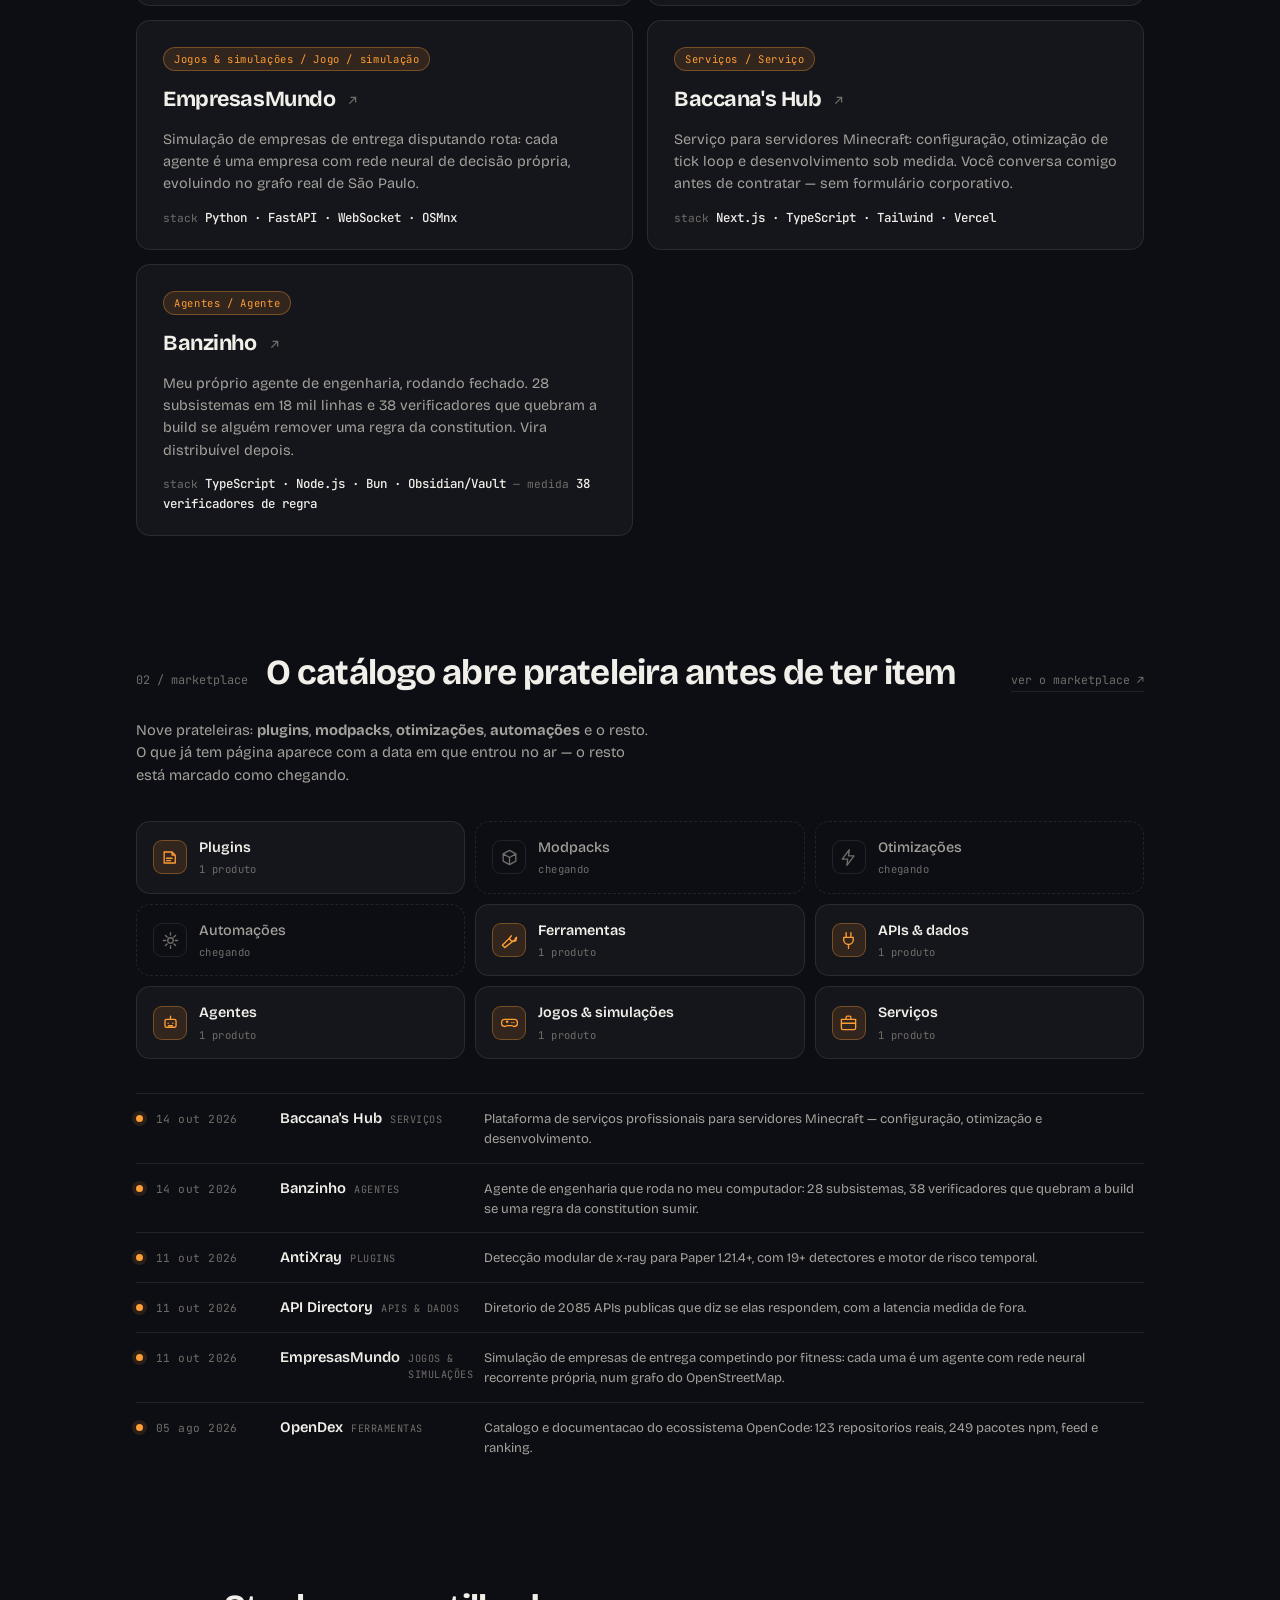
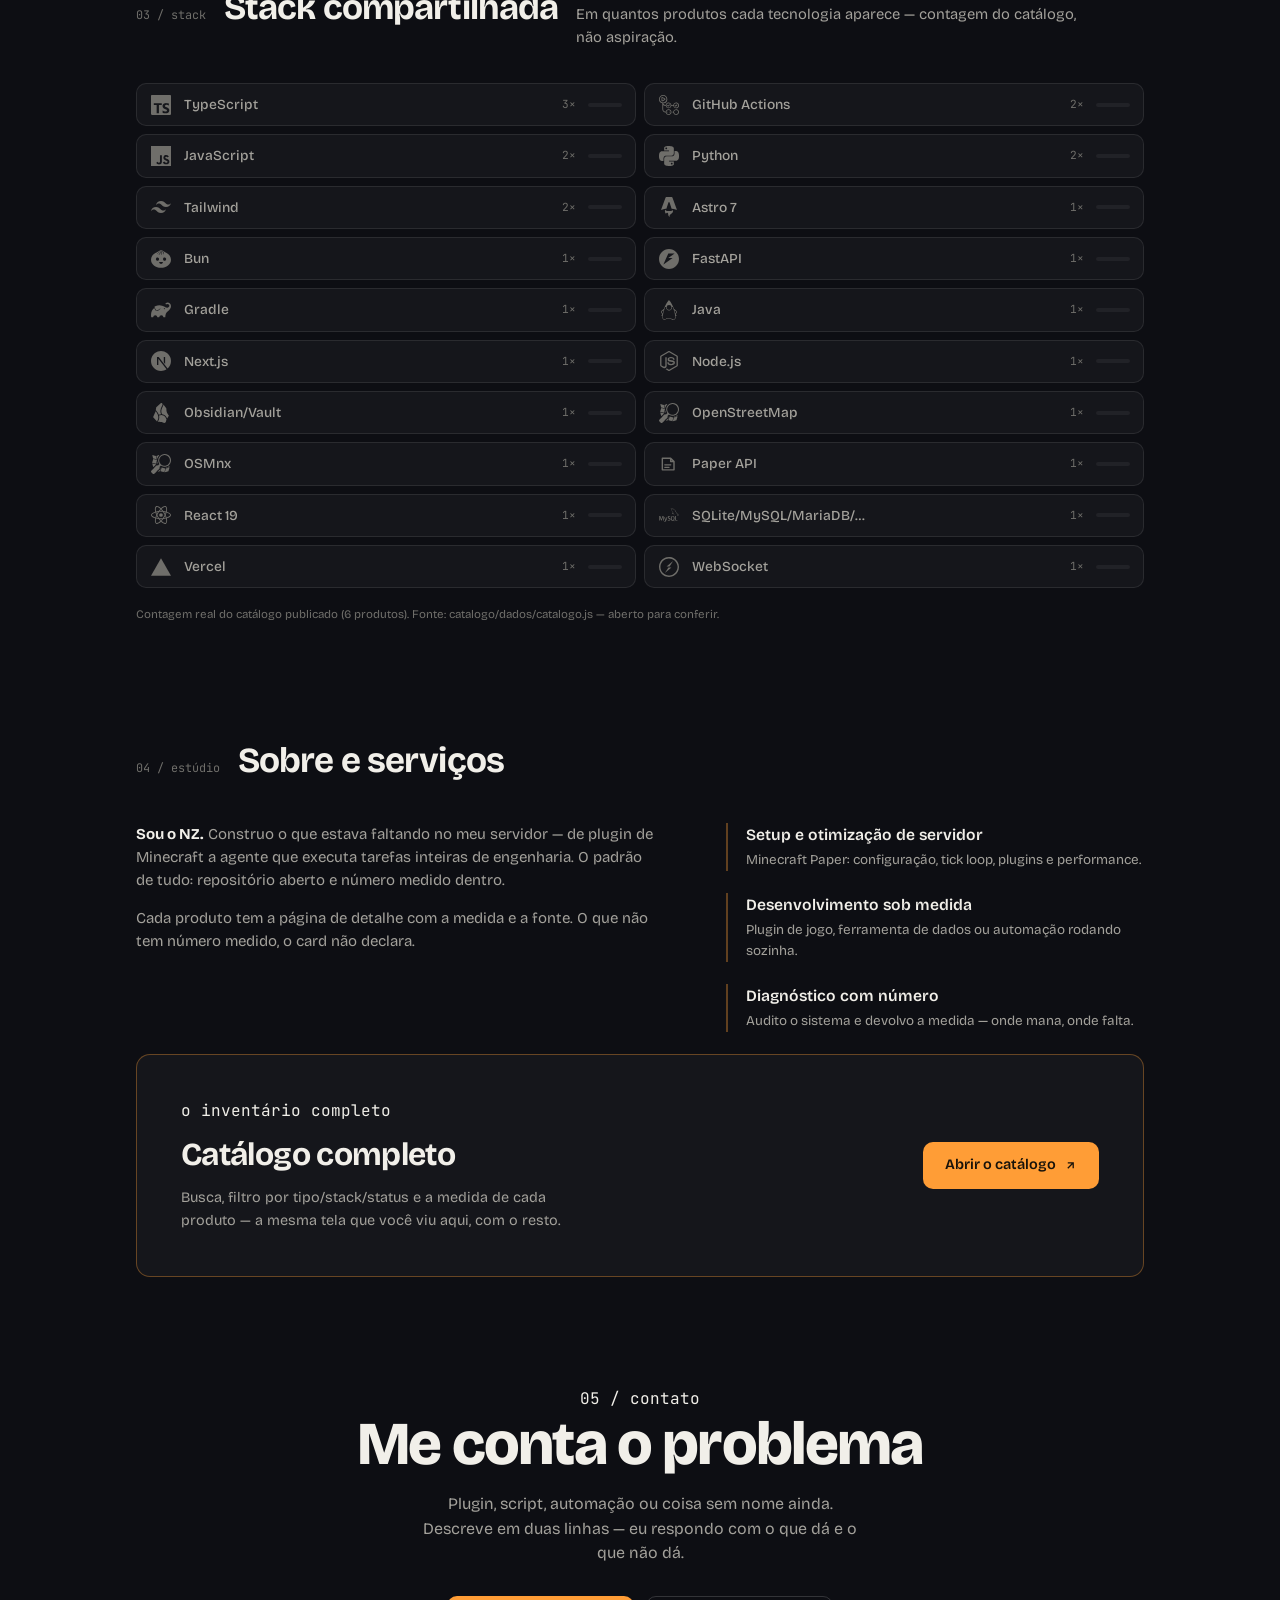
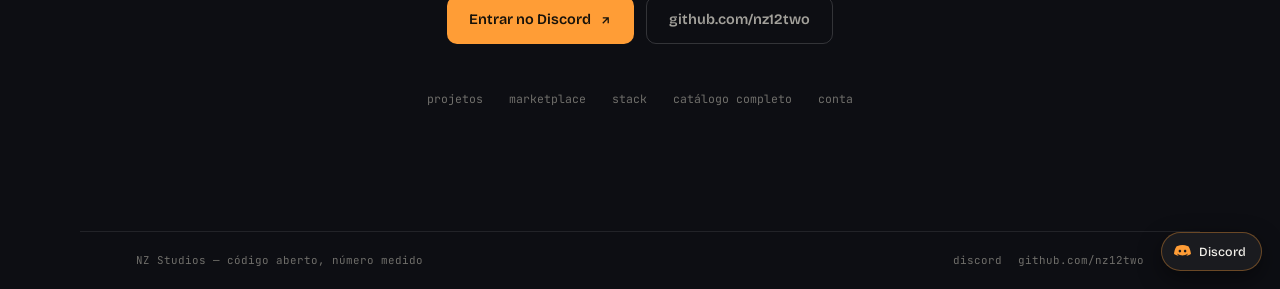
==== commit 6ea9ecc9: "alcance: robots, sitemap, llms.txt, JSON-LD, 404, CSS das paginas de produto - 6 paginas de produto " ====
--- a/index.html
+++ b/index.html
@@ -17,13 +17,56 @@
 <meta property="og:image:height" content="910">
 <meta property="og:image:alt" content="NZ Studios — portfólio de software com código aberto e números medidos">
 <meta name="twitter:card" content="summary_large_image">
+<link rel="manifest" href="site.webmanifest">
+<meta name="theme-color" content="#0d0e13">
 <link rel="stylesheet" href="css/studio.css?v=8">
 <link rel="icon" href="assets/brand/favicon-32.png" sizes="32x32" type="image/png">
 <link rel="icon" href="assets/brand/favicon-16.png" sizes="16x16" type="image/png">
 <link rel="apple-touch-icon" href="assets/brand/app-icon-512.png">
 <link rel="preconnect" href="https://fonts.googleapis.com">
 <link rel="preconnect" href="https://fonts.gstatic.com" crossorigin>
-<link href="https://fonts.googleapis.com/css2?family=Bricolage+Grotesque:opsz,wght@12..96,300;12..96,400;12..96,500;12..96,600;12..96,700;12..96,800&family=JetBrains+Mono:wght@400;500&display=swap" rel="stylesheet">
+<link href="https://fonts.googleapis.com/css2?family=Bricolage+Grotesque:opsz,wght@12..96,400;12..96,500;12..96,600;12..96,700;12..96,800&family=JetBrains+Mono:wght@400;500&display=swap" rel="stylesheet">
+<script type="application/ld+json">
+{
+  "@context": "https://schema.org",
+  "@graph": [
+    {
+      "@type": "Organization",
+      "@id": "https://nz12two.github.io/portfolio/#studios",
+      "name": "NZ Studios",
+      "url": "https://nz12two.github.io/portfolio/",
+      "logo": "https://nz12two.github.io/portfolio/assets/brand/app-icon-512.png",
+      "sameAs": [
+        "https://github.com/nz12two",
+        "https://discord.gg/ZNchMjhZQK"
+      ]
+    },
+    {
+      "@type": "Person",
+      "@id": "https://nz12two.github.io/portfolio/#nz",
+      "name": "Nz",
+      "url": "https://nz12two.github.io/portfolio/",
+      "sameAs": ["https://github.com/nz12two"]
+    },
+    {
+      "@type": "WebSite",
+      "@id": "https://nz12two.github.io/portfolio/#site",
+      "name": "NZ Studios",
+      "url": "https://nz12two.github.io/portfolio/",
+      "inLanguage": "pt-BR",
+      "publisher": {"@id": "https://nz12two.github.io/portfolio/#studios"}
+    },
+    {
+      "@type": "Service",
+      "@id": "https://nz12two.github.io/portfolio/#servico",
+      "name": "NZ Studios — software sob medida",
+      "serviceType": "Desenvolvimento de software, plugin para servidores Minecraft Paper, automação e agentes de IA",
+      "provider": {"@id": "https://nz12two.github.io/portfolio/#studios"},
+      "areaServed": "BR"
+    }
+  ]
+}
+</script>
 </head>
 <body>
 
